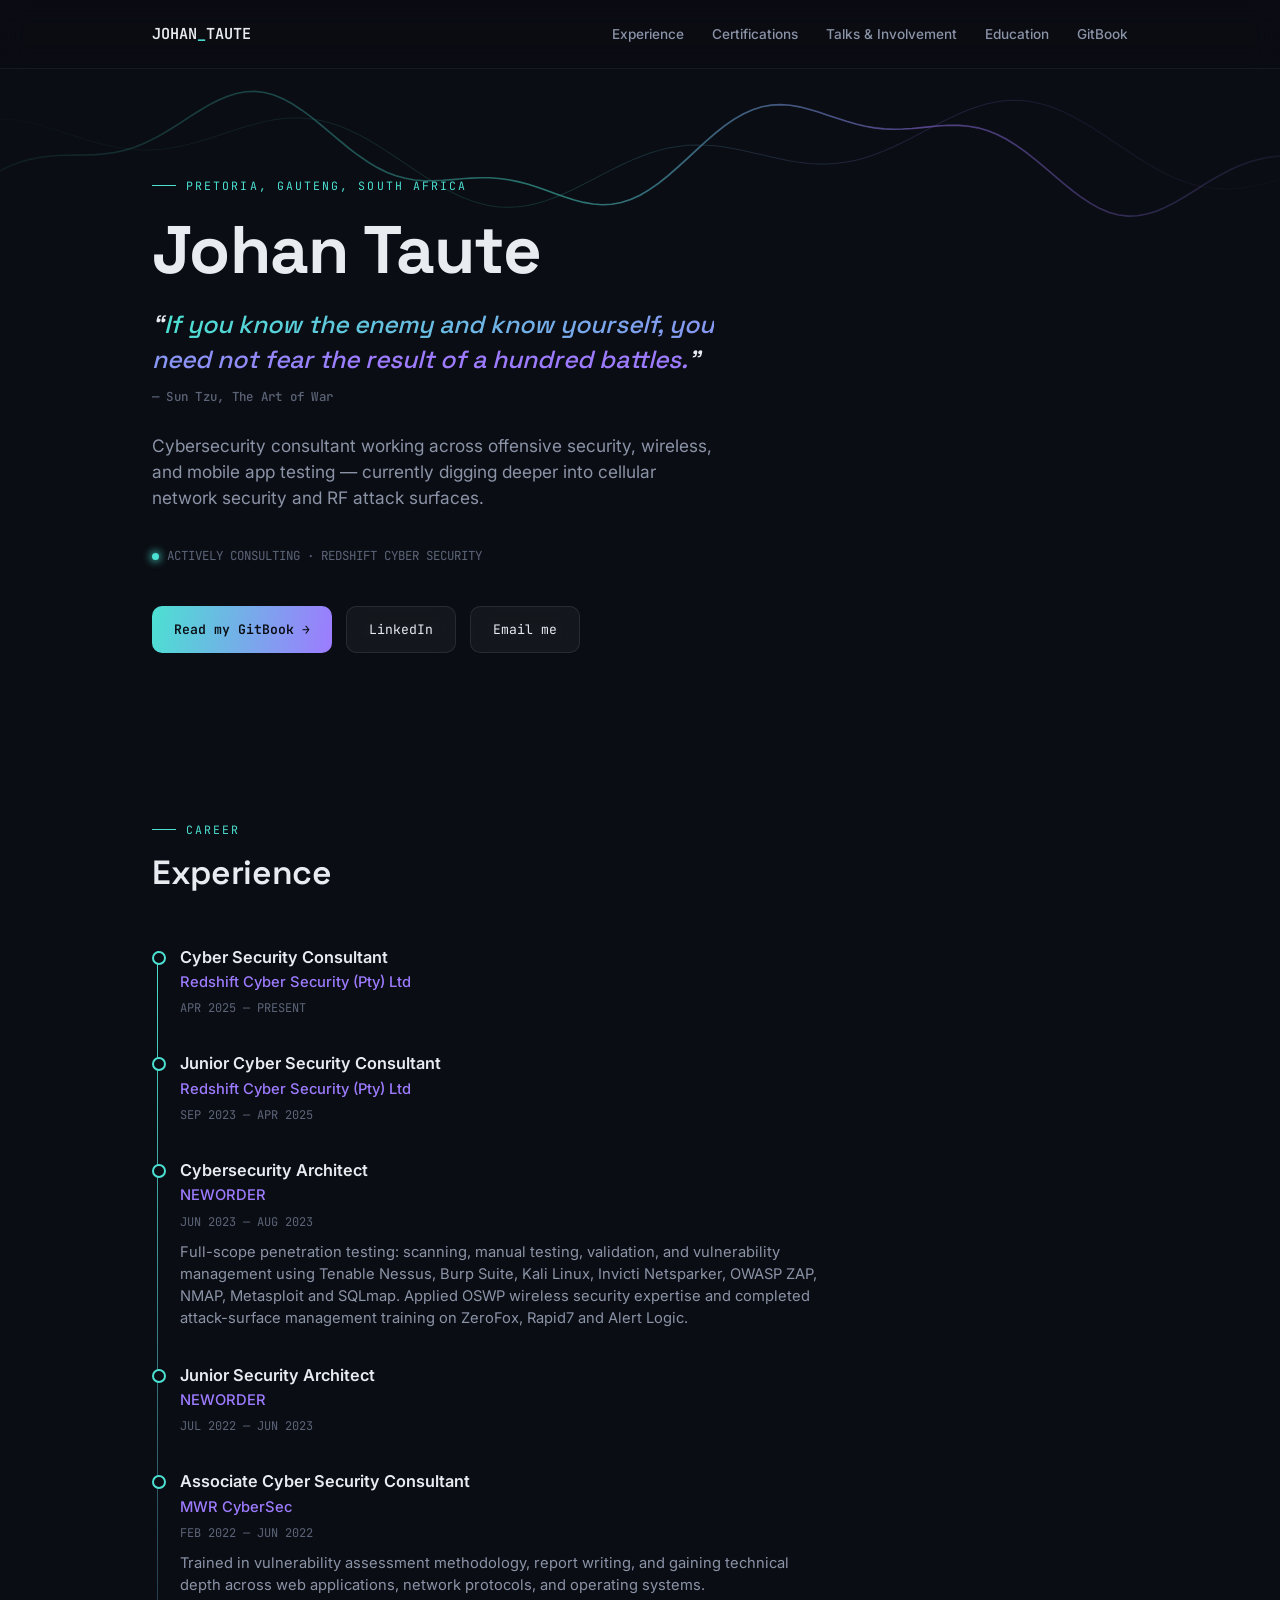
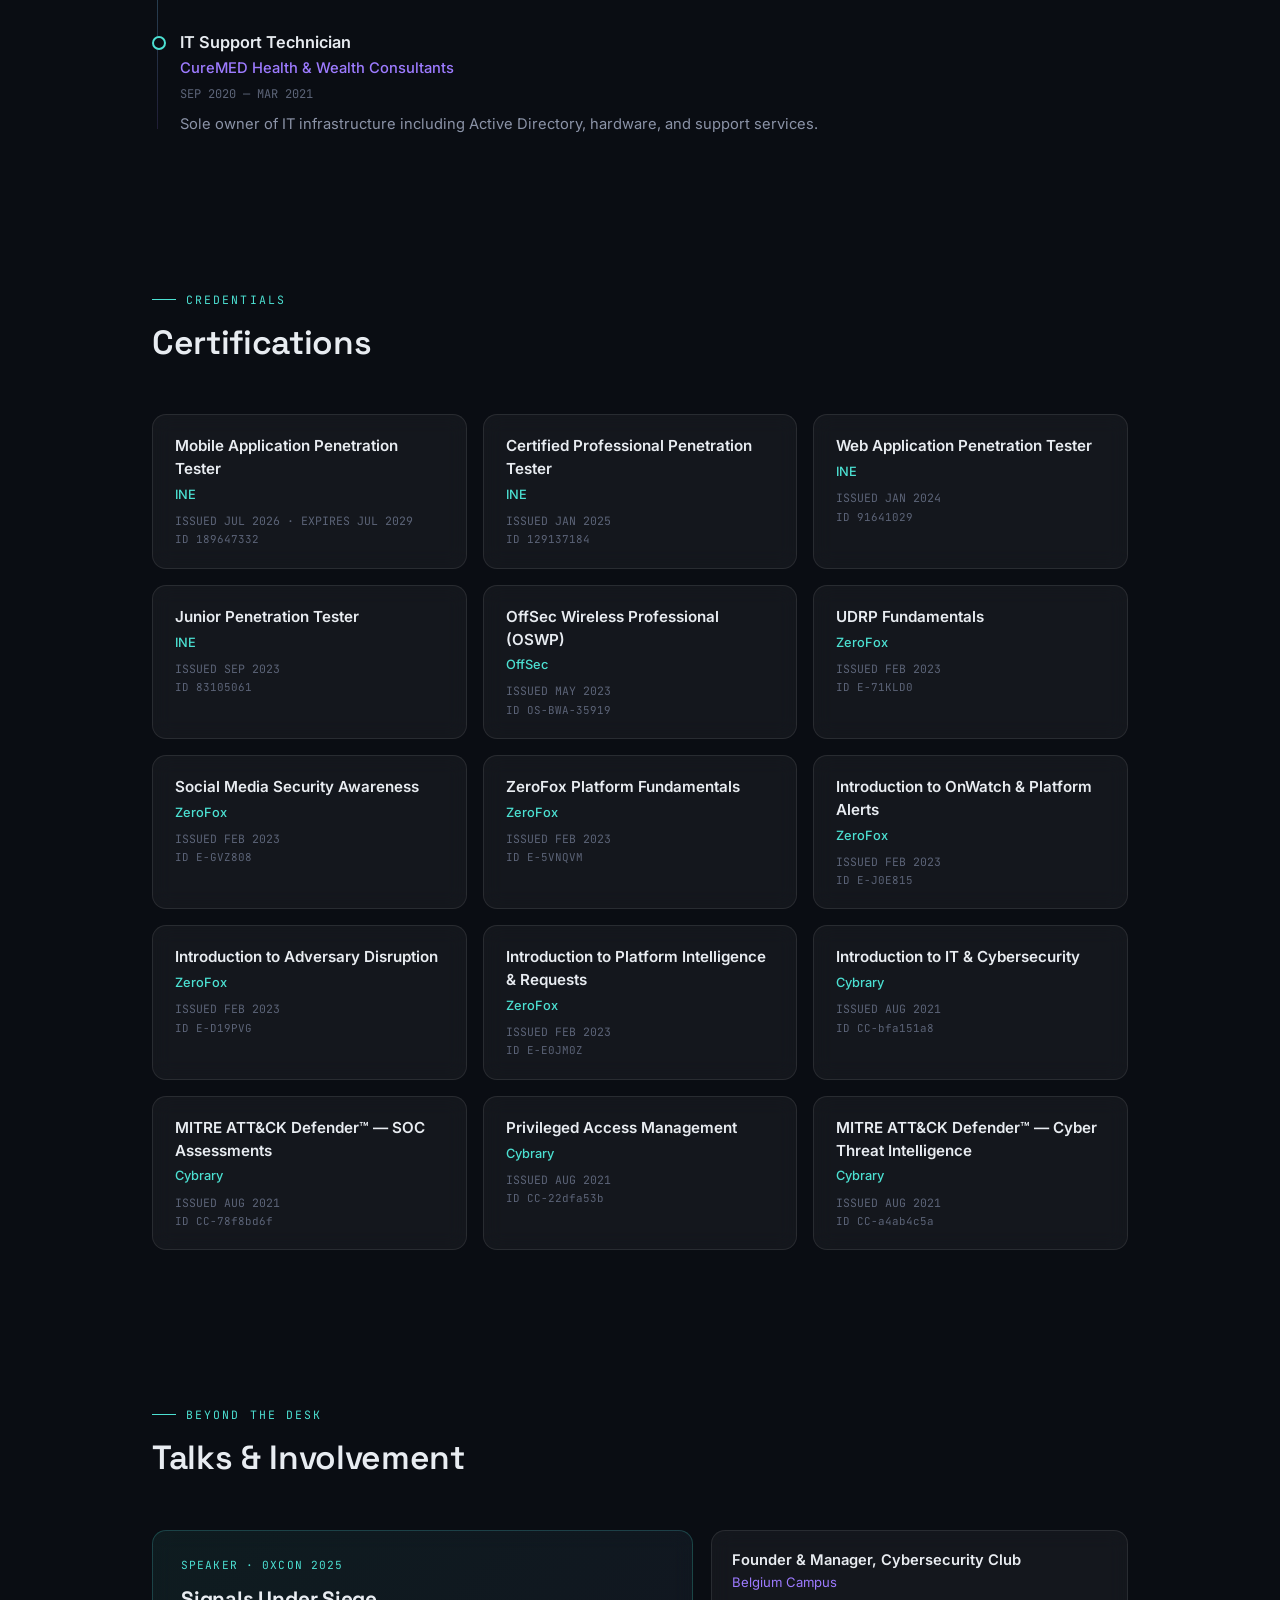
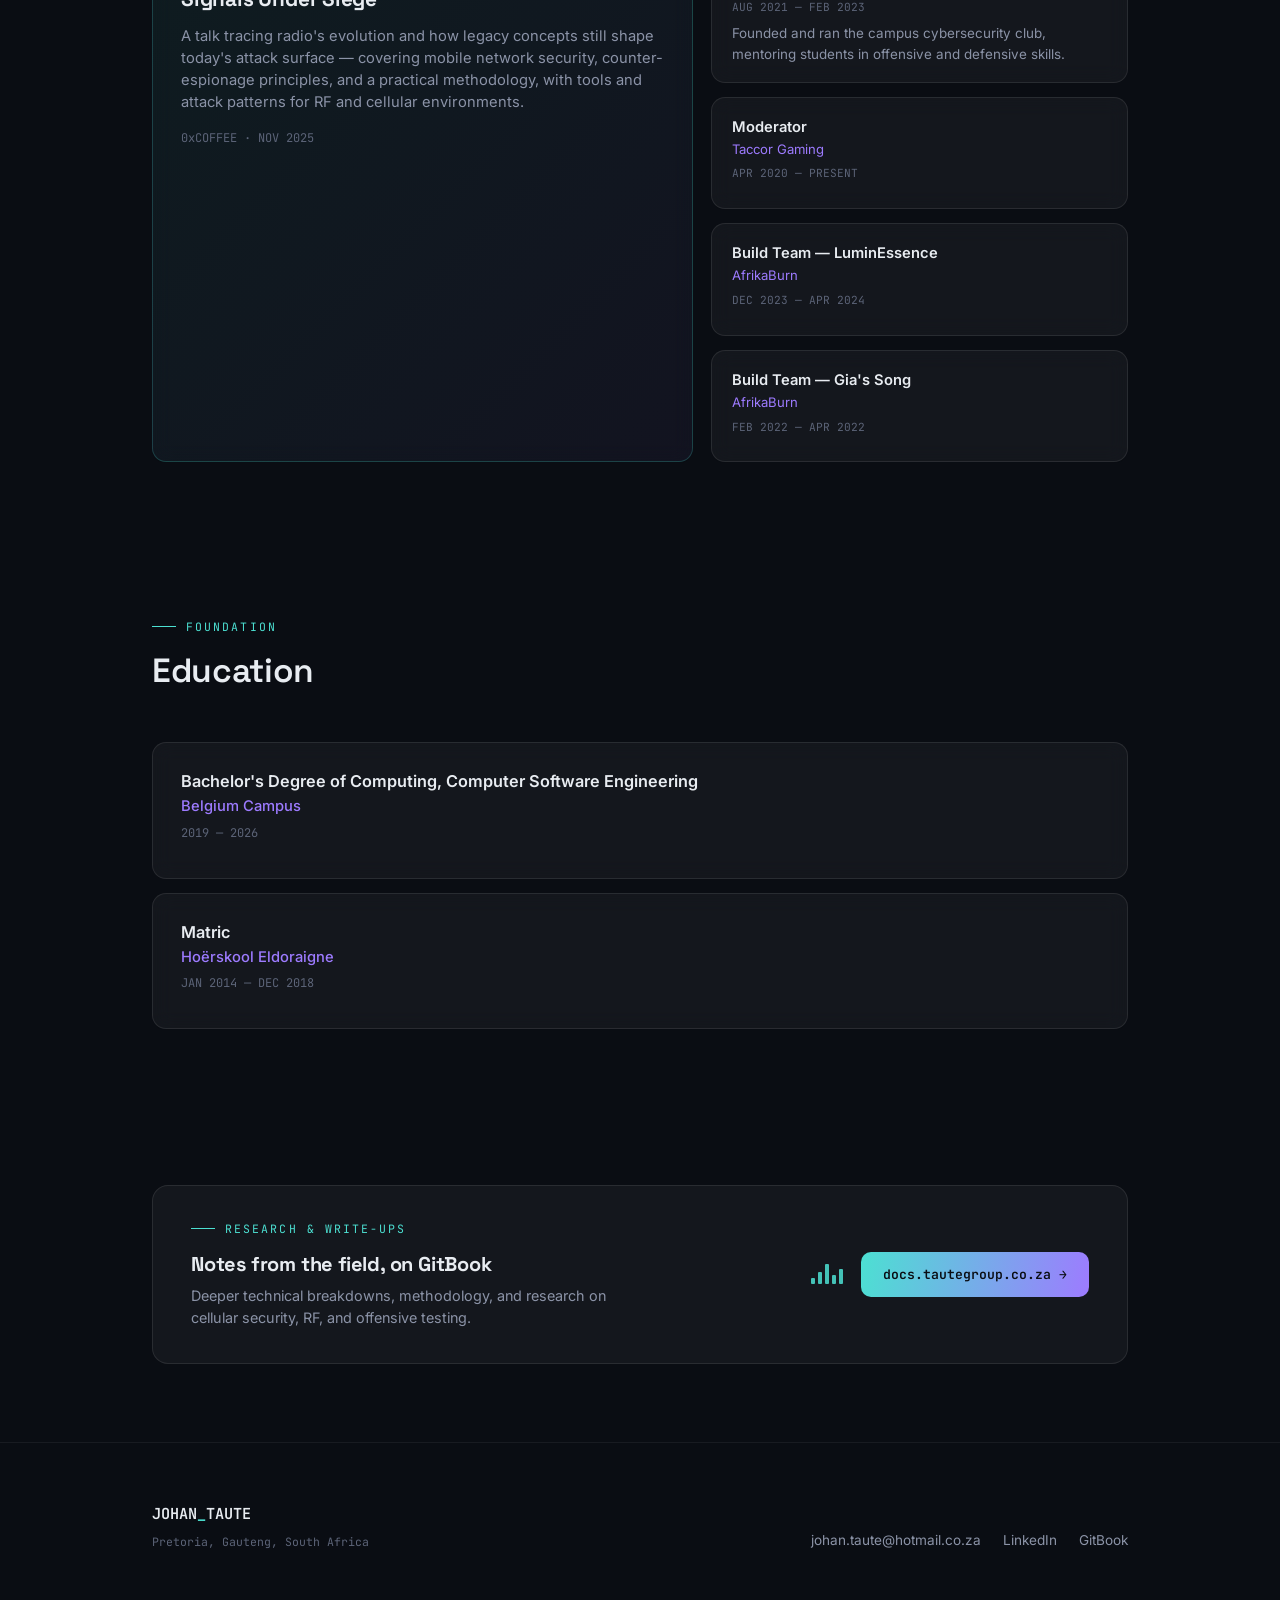
==== index.html @ 9786d257 "Add files via upload" ====
<!DOCTYPE html>
<html lang="en">
<head>
<meta charset="UTF-8">
<meta name="viewport" content="width=device-width, initial-scale=1.0">
<title>Johan Taute — Cybersecurity Consultant &amp; Cellular Security Research</title>
<meta name="description" content="Johan Taute — Cybersecurity Consultant specializing in penetration testing, wireless security, and cellular network research.">
<link rel="preconnect" href="https://fonts.googleapis.com">
<link href="https://fonts.googleapis.com/css2?family=Space+Grotesk:wght@400;500;600;700&family=Inter:wght@400;500;600&family=JetBrains+Mono:wght@400;500;600&display=swap" rel="stylesheet">
<style>
  :root{
    --bg: #0a0d13;
    --bg-2: #0d1119;
    --glass: rgba(255,255,255,0.045);
    --glass-border: rgba(255,255,255,0.09);
    --cyan: #4ce0d2;
    --violet: #9d7bff;
    --text: #e8ecf1;
    --muted: #8b93a7;
    --muted-2: #5c6478;
  }

  *{ margin:0; padding:0; box-sizing:border-box; }

  html{ scroll-behavior:smooth; }

  body{
    background: radial-gradient(ellipse 1200px 800px at 20% -10%, #131a2a 0%, var(--bg) 55%),
                radial-gradient(ellipse 900px 700px at 100% 10%, #17131f 0%, transparent 60%),
                var(--bg);
    color: var(--text);
    font-family: 'Inter', sans-serif;
    line-height: 1.5;
    overflow-x: hidden;
  }

  @media (prefers-reduced-motion: reduce){
    *{ animation: none !important; transition: none !important; }
  }

  a{ color: inherit; text-decoration:none; }

  .eyebrow{
    font-family: 'JetBrains Mono', monospace;
    font-size: 0.72rem;
    letter-spacing: 0.18em;
    text-transform: uppercase;
    color: var(--cyan);
    display: flex;
    align-items: center;
    gap: 10px;
  }
  .eyebrow::before{
    content:'';
    width: 24px; height: 1px;
    background: var(--cyan);
    display:inline-block;
  }

  h1, h2, h3{
    font-family: 'Space Grotesk', sans-serif;
    letter-spacing: -0.01em;
  }

  .wrap{
    max-width: 1040px;
    margin: 0 auto;
    padding: 0 32px;
  }

  /* NAV */
  nav{
    position: sticky; top: 0; z-index: 50;
    backdrop-filter: blur(14px);
    background: rgba(10,13,19,0.6);
    border-bottom: 1px solid rgba(255,255,255,0.06);
  }
  nav .wrap{
    display:flex; align-items:center; justify-content:space-between;
    height: 68px;
  }
  .brand{
    font-family:'JetBrains Mono', monospace;
    font-weight:600;
    font-size:0.95rem;
    color: var(--text);
  }
  .brand span{ color: var(--cyan); }
  .navlinks{ display:flex; gap:28px; }
  .navlinks a{
    font-size:0.85rem; color: var(--muted); font-weight:500;
    transition: color .2s ease;
  }
  .navlinks a:hover{ color: var(--cyan); }
  .navlinks a:focus-visible, a:focus-visible{
    outline: 2px solid var(--cyan);
    outline-offset: 3px;
    border-radius: 3px;
  }
  @media (max-width: 720px){ .navlinks{ display:none; } }

  /* HERO */
  .hero{
    position: relative;
    padding: 108px 0 90px;
    overflow: hidden;
  }
  #waveform{
    position:absolute;
    inset: -20% -5% auto -5%;
    height: 480px;
    width: 110%;
    pointer-events:none;
    opacity: 0.55;
    z-index: 0;
  }
  .hero-inner{ position:relative; z-index:2; }

  .hero .eyebrow{ margin-bottom: 22px; }

  .hero h1{
    font-size: clamp(2.4rem, 6vw, 4.2rem);
    font-weight: 700;
    line-height: 1.04;
    margin-bottom: 22px;
  }
  .hero h1 .grad{
    background: linear-gradient(100deg, var(--cyan), var(--violet) 70%);
    -webkit-background-clip:text;
    background-clip:text;
    color:transparent;
  }
  .hero-quote{
    font-family: 'Space Grotesk', sans-serif;
    font-style: italic;
    font-weight: 500;
    font-size: clamp(1.15rem, 2.6vw, 1.55rem);
    line-height: 1.4;
    max-width: 620px;
    margin-bottom: 28px;
  }
  .hero-quote .grad{
    background: linear-gradient(100deg, var(--cyan), var(--violet) 70%);
    -webkit-background-clip:text;
    background-clip:text;
    color:transparent;
  }
  .hero-quote-attr{
    display:block;
    font-family:'JetBrains Mono', monospace;
    font-style: normal;
    font-size: 0.78rem;
    color: var(--muted-2);
    margin-top: 10px;
    letter-spacing: 0.02em;
  }
  .hero p.lead{
    max-width: 560px;
    color: var(--muted);
    font-size: 1.08rem;
    margin-bottom: 36px;
  }
  .hero-meta{
    font-family:'JetBrains Mono', monospace;
    font-size: 0.78rem;
    color: var(--muted-2);
    margin-bottom: 40px;
    display:flex; gap:8px; align-items:center;
  }
  .pulse-dot{
    width:7px; height:7px; border-radius:50%;
    background: var(--cyan);
    box-shadow: 0 0 8px 1px var(--cyan);
    animation: pulse 2s ease-in-out infinite;
    flex-shrink:0;
  }
  @keyframes pulse{
    0%,100%{ opacity:1; transform:scale(1); }
    50%{ opacity:0.4; transform:scale(0.8); }
  }

  .cta-row{ display:flex; flex-wrap:wrap; gap:14px; }
  .btn{
    font-family:'JetBrains Mono', monospace;
    font-size:0.82rem;
    padding: 13px 22px;
    border-radius: 10px;
    display:inline-flex; align-items:center; gap:9px;
    transition: transform .18s ease, box-shadow .18s ease, border-color .18s ease;
  }
  .btn-primary{
    background: linear-gradient(100deg, var(--cyan), var(--violet));
    color: #0a0d13;
    font-weight:600;
  }
  .btn-primary:hover{ transform: translateY(-2px); box-shadow: 0 10px 30px -8px rgba(76,224,210,0.45); }
  .btn-glass{
    background: var(--glass);
    border: 1px solid var(--glass-border);
    color: var(--text);
    backdrop-filter: blur(10px);
  }
  .btn-glass:hover{ transform: translateY(-2px); border-color: rgba(157,123,255,0.5); }

  /* SECTION SHELL */
  section{ padding: 78px 0; position:relative; }
  .section-head{ margin-bottom: 46px; }
  .section-head h2{
    font-size: clamp(1.6rem, 3vw, 2.1rem);
    font-weight:600;
    margin-top: 10px;
  }

  /* GLASS CARD */
  .card{
    background: var(--glass);
    border: 1px solid var(--glass-border);
    border-radius: 14px;
    backdrop-filter: blur(10px);
    padding: 26px 28px;
    transition: border-color .2s ease, transform .2s ease;
  }
  .card:hover{ border-color: rgba(76,224,210,0.3); }

  /* EXPERIENCE TIMELINE */
  .timeline{ position:relative; padding-left: 28px; }
  .timeline::before{
    content:'';
    position:absolute; left: 5px; top: 6px; bottom: 6px;
    width: 1px;
    background: linear-gradient(to bottom, var(--cyan), rgba(157,123,255,0.15));
  }
  .tl-item{ position:relative; margin-bottom: 34px; }
  .tl-item:last-child{ margin-bottom:0; }
  .tl-item::before{
    content:'';
    position:absolute; left: -28px; top: 6px;
    width: 10px; height:10px; border-radius:50%;
    background: var(--bg);
    border: 2px solid var(--cyan);
  }
  .tl-role{ font-weight:600; font-size:1.02rem; }
  .tl-org{ color: var(--violet); font-size:0.92rem; font-weight:500; margin-top:2px; }
  .tl-date{
    font-family:'JetBrains Mono', monospace;
    font-size:0.75rem;
    color: var(--muted-2);
    margin: 6px 0 10px;
  }
  .tl-desc{ color: var(--muted); font-size:0.92rem; max-width: 640px; }

  /* CERTS GRID */
  .cert-grid{
    display:grid;
    grid-template-columns: repeat(auto-fill, minmax(260px, 1fr));
    gap: 16px;
  }
  .cert{ padding: 20px 22px; }
  .cert-name{ font-weight:600; font-size:0.95rem; margin-bottom:4px; }
  .cert-issuer{ color: var(--cyan); font-size:0.8rem; font-weight:500; }
  .cert-date{
    font-family:'JetBrains Mono', monospace;
    font-size:0.72rem; color: var(--muted-2); margin-top:8px;
  }
  .cert-id{
    font-family:'JetBrains Mono', monospace;
    font-size:0.68rem; color: var(--muted-2); margin-top:2px;
    word-break: break-all;
  }

  /* INVOLVEMENT / TALKS */
  .involve-grid{
    display:grid;
    grid-template-columns: 1.3fr 1fr;
    gap: 18px;
  }
  @media (max-width: 800px){ .involve-grid{ grid-template-columns: 1fr; } }

  .talk-card{
    background: linear-gradient(135deg, rgba(76,224,210,0.07), rgba(157,123,255,0.06));
    border: 1px solid rgba(76,224,210,0.22);
  }
  .talk-tag{
    font-family:'JetBrains Mono', monospace;
    font-size: 0.7rem; color: var(--cyan);
    text-transform:uppercase; letter-spacing:0.1em;
    margin-bottom: 10px; display:block;
  }
  .talk-card h3{ font-size:1.3rem; margin-bottom: 10px; }
  .talk-card p{ color: var(--muted); font-size:0.92rem; }
  .talk-meta{ margin-top:16px; font-family:'JetBrains Mono', monospace; font-size:0.75rem; color: var(--muted-2); }

  .mini-list{ display:flex; flex-direction:column; gap:14px; }
  .mini-item{ padding: 18px 20px; }
  .mini-role{ font-weight:600; font-size:0.92rem; }
  .mini-org{ color: var(--violet); font-size:0.82rem; margin-top:2px; }
  .mini-date{
    font-family:'JetBrains Mono', monospace; font-size:0.7rem;
    color: var(--muted-2); margin: 6px 0 8px;
  }
  .mini-desc{ color: var(--muted); font-size:0.84rem; }

  /* GITBOOK CALLOUT */
  .gitbook{
    display:flex; align-items:center; justify-content:space-between;
    gap: 24px;
    padding: 34px 38px;
    background: var(--glass);
    border: 1px solid var(--glass-border);
    border-radius: 16px;
    flex-wrap: wrap;
  }
  .gitbook h3{ font-size:1.25rem; margin-bottom:6px; }
  .gitbook p{ color: var(--muted); font-size:0.9rem; max-width:420px; }

  /* SIGNAL METER — random cool element */
  .signal-meter{
    display:flex; align-items:flex-end; gap:3px; height:20px;
  }
  .signal-meter span{
    width:4px; background: var(--cyan); border-radius:1px;
    animation: bounce 1.4s ease-in-out infinite;
    opacity:0.85;
  }
  .signal-meter span:nth-child(1){ height:30%; animation-delay: 0s; }
  .signal-meter span:nth-child(2){ height:60%; animation-delay: 0.15s; }
  .signal-meter span:nth-child(3){ height:100%; animation-delay: 0.3s; }
  .signal-meter span:nth-child(4){ height:45%; animation-delay: 0.45s; }
  .signal-meter span:nth-child(5){ height:75%; animation-delay: 0.6s; }
  @keyframes bounce{
    0%,100%{ transform: scaleY(0.4); }
    50%{ transform: scaleY(1); }
  }

  /* EDUCATION */
  .edu-row{ display:flex; flex-direction:column; gap:14px; }

  /* FOOTER */
  footer{
    padding: 60px 0 50px;
    border-top: 1px solid rgba(255,255,255,0.06);
  }
  .footer-inner{
    display:flex; justify-content:space-between; align-items:flex-end; flex-wrap:wrap; gap:24px;
  }
  .footer-links{ display:flex; gap: 22px; flex-wrap:wrap; }
  .footer-links a{ font-size:0.85rem; color: var(--muted); }
  .footer-links a:hover{ color: var(--cyan); }
  .footer-note{
    font-family:'JetBrains Mono', monospace;
    font-size:0.72rem; color: var(--muted-2);
  }
</style>
</head>
<body>

<nav>
  <div class="wrap">
    <div class="brand">JOHAN<span>_</span>TAUTE</div>
    <div class="navlinks">
      <a href="#experience">Experience</a>
      <a href="#certs">Certifications</a>
      <a href="#involvement">Talks &amp; Involvement</a>
      <a href="#education">Education</a>
      <a href="https://docs.tautegroup.co.za">GitBook</a>
    </div>
  </div>
</nav>

<section class="hero">
  <svg id="waveform" viewBox="0 0 1200 480" preserveAspectRatio="none" xmlns="http://www.w3.org/2000/svg">
    <defs>
      <linearGradient id="waveGrad" x1="0" y1="0" x2="1" y2="0">
        <stop offset="0%" stop-color="#4ce0d2" stop-opacity="0"/>
        <stop offset="45%" stop-color="#4ce0d2" stop-opacity="0.9"/>
        <stop offset="70%" stop-color="#9d7bff" stop-opacity="0.9"/>
        <stop offset="100%" stop-color="#9d7bff" stop-opacity="0"/>
      </linearGradient>
    </defs>
    <path id="wavePath" fill="none" stroke="url(#waveGrad)" stroke-width="1.6"/>
    <path id="wavePath2" fill="none" stroke="url(#waveGrad)" stroke-width="1" opacity="0.35"/>
  </svg>

  <div class="wrap hero-inner">
    <div class="eyebrow">Pretoria, Gauteng, South Africa</div>
    <h1>Johan Taute</h1>
    <p class="hero-quote">&ldquo;<span class="grad">If you know the enemy and know yourself, you need not fear the result of a hundred battles.</span>&rdquo;<span class="hero-quote-attr">— Sun Tzu, The Art of War</span></p>
    <p class="lead">Cybersecurity consultant working across offensive security, wireless, and mobile app testing — currently digging deeper into cellular network security and RF attack surfaces.</p>
    <div class="hero-meta"><span class="pulse-dot"></span> ACTIVELY CONSULTING · REDSHIFT CYBER SECURITY</div>
    <div class="cta-row">
      <a class="btn btn-primary" href="https://docs.tautegroup.co.za" target="_blank" rel="noopener">Read my GitBook →</a>
      <a class="btn btn-glass" href="https://www.linkedin.com/in/johan-taute-b66a3b182" target="_blank" rel="noopener">LinkedIn</a>
      <a class="btn btn-glass" href="mailto:johan.taute@hotmail.co.za">Email me</a>
    </div>
  </div>
</section>

<section id="experience">
  <div class="wrap">
    <div class="section-head">
      <div class="eyebrow">Career</div>
      <h2>Experience</h2>
    </div>
    <div class="timeline">
      <div class="tl-item">
        <div class="tl-role">Cyber Security Consultant</div>
        <div class="tl-org">Redshift Cyber Security (Pty) Ltd</div>
        <div class="tl-date">APR 2025 — PRESENT</div>
      </div>
      <div class="tl-item">
        <div class="tl-role">Junior Cyber Security Consultant</div>
        <div class="tl-org">Redshift Cyber Security (Pty) Ltd</div>
        <div class="tl-date">SEP 2023 — APR 2025</div>
      </div>
      <div class="tl-item">
        <div class="tl-role">Cybersecurity Architect</div>
        <div class="tl-org">NEWORDER</div>
        <div class="tl-date">JUN 2023 — AUG 2023</div>
        <div class="tl-desc">Full-scope penetration testing: scanning, manual testing, validation, and vulnerability management using Tenable Nessus, Burp Suite, Kali Linux, Invicti Netsparker, OWASP ZAP, NMAP, Metasploit and SQLmap. Applied OSWP wireless security expertise and completed attack-surface management training on ZeroFox, Rapid7 and Alert Logic.</div>
      </div>
      <div class="tl-item">
        <div class="tl-role">Junior Security Architect</div>
        <div class="tl-org">NEWORDER</div>
        <div class="tl-date">JUL 2022 — JUN 2023</div>
      </div>
      <div class="tl-item">
        <div class="tl-role">Associate Cyber Security Consultant</div>
        <div class="tl-org">MWR CyberSec</div>
        <div class="tl-date">FEB 2022 — JUN 2022</div>
        <div class="tl-desc">Trained in vulnerability assessment methodology, report writing, and gaining technical depth across web applications, network protocols, and operating systems.</div>
      </div>
      <div class="tl-item">
        <div class="tl-role">IT Support Technician</div>
        <div class="tl-org">CureMED Health &amp; Wealth Consultants</div>
        <div class="tl-date">SEP 2020 — MAR 2021</div>
        <div class="tl-desc">Sole owner of IT infrastructure including Active Directory, hardware, and support services.</div>
      </div>
    </div>
  </div>
</section>

<section id="certs">
  <div class="wrap">
    <div class="section-head">
      <div class="eyebrow">Credentials</div>
      <h2>Certifications</h2>
    </div>
    <div class="cert-grid">
      <div class="card cert">
        <div class="cert-name">Mobile Application Penetration Tester</div>
        <div class="cert-issuer">INE</div>
        <div class="cert-date">ISSUED JUL 2026 · EXPIRES JUL 2029</div>
        <div class="cert-id">ID 189647332</div>
      </div>
      <div class="card cert">
        <div class="cert-name">Certified Professional Penetration Tester</div>
        <div class="cert-issuer">INE</div>
        <div class="cert-date">ISSUED JAN 2025</div>
        <div class="cert-id">ID 129137184</div>
      </div>
      <div class="card cert">
        <div class="cert-name">Web Application Penetration Tester</div>
        <div class="cert-issuer">INE</div>
        <div class="cert-date">ISSUED JAN 2024</div>
        <div class="cert-id">ID 91641029</div>
      </div>
      <div class="card cert">
        <div class="cert-name">Junior Penetration Tester</div>
        <div class="cert-issuer">INE</div>
        <div class="cert-date">ISSUED SEP 2023</div>
        <div class="cert-id">ID 83105061</div>
      </div>
      <div class="card cert">
        <div class="cert-name">OffSec Wireless Professional (OSWP)</div>
        <div class="cert-issuer">OffSec</div>
        <div class="cert-date">ISSUED MAY 2023</div>
        <div class="cert-id">ID OS-BWA-35919</div>
      </div>
      <div class="card cert">
        <div class="cert-name">UDRP Fundamentals</div>
        <div class="cert-issuer">ZeroFox</div>
        <div class="cert-date">ISSUED FEB 2023</div>
        <div class="cert-id">ID E-71KLD0</div>
      </div>
      <div class="card cert">
        <div class="cert-name">Social Media Security Awareness</div>
        <div class="cert-issuer">ZeroFox</div>
        <div class="cert-date">ISSUED FEB 2023</div>
        <div class="cert-id">ID E-GVZ808</div>
      </div>
      <div class="card cert">
        <div class="cert-name">ZeroFox Platform Fundamentals</div>
        <div class="cert-issuer">ZeroFox</div>
        <div class="cert-date">ISSUED FEB 2023</div>
        <div class="cert-id">ID E-5VNQVM</div>
      </div>
      <div class="card cert">
        <div class="cert-name">Introduction to OnWatch &amp; Platform Alerts</div>
        <div class="cert-issuer">ZeroFox</div>
        <div class="cert-date">ISSUED FEB 2023</div>
        <div class="cert-id">ID E-J0E815</div>
      </div>
      <div class="card cert">
        <div class="cert-name">Introduction to Adversary Disruption</div>
        <div class="cert-issuer">ZeroFox</div>
        <div class="cert-date">ISSUED FEB 2023</div>
        <div class="cert-id">ID E-D19PVG</div>
      </div>
      <div class="card cert">
        <div class="cert-name">Introduction to Platform Intelligence &amp; Requests</div>
        <div class="cert-issuer">ZeroFox</div>
        <div class="cert-date">ISSUED FEB 2023</div>
        <div class="cert-id">ID E-E0JM0Z</div>
      </div>
      <div class="card cert">
        <div class="cert-name">Introduction to IT &amp; Cybersecurity</div>
        <div class="cert-issuer">Cybrary</div>
        <div class="cert-date">ISSUED AUG 2021</div>
        <div class="cert-id">ID CC-bfa151a8</div>
      </div>
      <div class="card cert">
        <div class="cert-name">MITRE ATT&amp;CK Defender™ — SOC Assessments</div>
        <div class="cert-issuer">Cybrary</div>
        <div class="cert-date">ISSUED AUG 2021</div>
        <div class="cert-id">ID CC-78f8bd6f</div>
      </div>
      <div class="card cert">
        <div class="cert-name">Privileged Access Management</div>
        <div class="cert-issuer">Cybrary</div>
        <div class="cert-date">ISSUED AUG 2021</div>
        <div class="cert-id">ID CC-22dfa53b</div>
      </div>
      <div class="card cert">
        <div class="cert-name">MITRE ATT&amp;CK Defender™ — Cyber Threat Intelligence</div>
        <div class="cert-issuer">Cybrary</div>
        <div class="cert-date">ISSUED AUG 2021</div>
        <div class="cert-id">ID CC-a4ab4c5a</div>
      </div>
    </div>
  </div>
</section>

<section id="involvement">
  <div class="wrap">
    <div class="section-head">
      <div class="eyebrow">Beyond the desk</div>
      <h2>Talks &amp; Involvement</h2>
    </div>
    <div class="involve-grid">
      <div class="card talk-card">
        <span class="talk-tag">Speaker · 0xCon 2025</span>
        <h3>Signals Under Siege</h3>
        <p>A talk tracing radio's evolution and how legacy concepts still shape today's attack surface — covering mobile network security, counter-espionage principles, and a practical methodology, with tools and attack patterns for RF and cellular environments.</p>
        <div class="talk-meta">0xCOFFEE · NOV 2025</div>
      </div>
      <div class="mini-list">
        <div class="card mini-item">
          <div class="mini-role">Founder &amp; Manager, Cybersecurity Club</div>
          <div class="mini-org">Belgium Campus</div>
          <div class="mini-date">AUG 2021 — FEB 2023</div>
          <div class="mini-desc">Founded and ran the campus cybersecurity club, mentoring students in offensive and defensive skills.</div>
        </div>
        <div class="card mini-item">
          <div class="mini-role">Moderator</div>
          <div class="mini-org">Taccor Gaming</div>
          <div class="mini-date">APR 2020 — PRESENT</div>
        </div>
        <div class="card mini-item">
          <div class="mini-role">Build Team — LuminEssence</div>
          <div class="mini-org">AfrikaBurn</div>
          <div class="mini-date">DEC 2023 — APR 2024</div>
        </div>
        <div class="card mini-item">
          <div class="mini-role">Build Team — Gia's Song</div>
          <div class="mini-org">AfrikaBurn</div>
          <div class="mini-date">FEB 2022 — APR 2022</div>
        </div>
      </div>
    </div>
  </div>
</section>

<section id="education">
  <div class="wrap">
    <div class="section-head">
      <div class="eyebrow">Foundation</div>
      <h2>Education</h2>
    </div>
    <div class="edu-row">
      <div class="card">
        <div class="tl-role">Bachelor's Degree of Computing, Computer Software Engineering</div>
        <div class="tl-org">Belgium Campus</div>
        <div class="tl-date">2019 — 2026</div>
      </div>
      <div class="card">
        <div class="tl-role">Matric</div>
        <div class="tl-org">Hoërskool Eldoraigne</div>
        <div class="tl-date">JAN 2014 — DEC 2018</div>
      </div>
    </div>
  </div>
</section>

<section id="gitbook-section">
  <div class="wrap">
    <div class="gitbook">
      <div>
        <div class="eyebrow" style="margin-bottom:12px;">Research &amp; write-ups</div>
        <h3>Notes from the field, on GitBook</h3>
        <p>Deeper technical breakdowns, methodology, and research on cellular security, RF, and offensive testing.</p>
      </div>
      <div style="display:flex; align-items:center; gap:18px;">
        <div class="signal-meter" aria-hidden="true"><span></span><span></span><span></span><span></span><span></span></div>
        <a class="btn btn-primary" href="https://docs.tautegroup.co.za" target="_blank" rel="noopener">docs.tautegroup.co.za →</a>
      </div>
    </div>
  </div>
</section>

<footer>
  <div class="wrap footer-inner">
    <div>
      <div class="brand">JOHAN<span>_</span>TAUTE</div>
      <div class="footer-note" style="margin-top:8px;">Pretoria, Gauteng, South Africa</div>
    </div>
    <div class="footer-links">
      <a href="mailto:johan.taute@hotmail.co.za">johan.taute@hotmail.co.za</a>
      <a href="https://www.linkedin.com/in/johan-taute-b66a3b182" target="_blank" rel="noopener">LinkedIn</a>
      <a href="https://docs.tautegroup.co.za" target="_blank" rel="noopener">GitBook</a>
    </div>
  </div>
</footer>

<script>
  // Animated RF waveform signature element
  (function(){
    const path1 = document.getElementById('wavePath');
    const path2 = document.getElementById('wavePath2');
    const W = 1200, H = 480, MID = 220;
    let t = 0;

    function buildPath(offset, amp1, amp2, freq1, freq2){
      let d = `M -20 ${MID}`;
      const step = 8;
      for(let x = 0; x <= W + 20; x += step){
        const y = MID
          + Math.sin((x * freq1) + t + offset) * amp1
          + Math.sin((x * freq2) + t * 1.6 + offset) * amp2;
        d += ` L ${x} ${y.toFixed(2)}`;
      }
      return d;
    }

    function tick(){
      path1.setAttribute('d', buildPath(0, 46, 18, 0.012, 0.03));
      path2.setAttribute('d', buildPath(1.4, 30, 26, 0.009, 0.021));
      t += 0.02;
      requestAnimationFrame(tick);
    }

    if(!window.matchMedia('(prefers-reduced-motion: reduce)').matches){
      requestAnimationFrame(tick);
    } else {
      path1.setAttribute('d', buildPath(0, 46, 18, 0.012, 0.03));
      path2.setAttribute('d', buildPath(1.4, 30, 26, 0.009, 0.021));
    }
  })();
</script>

</body>
</html>
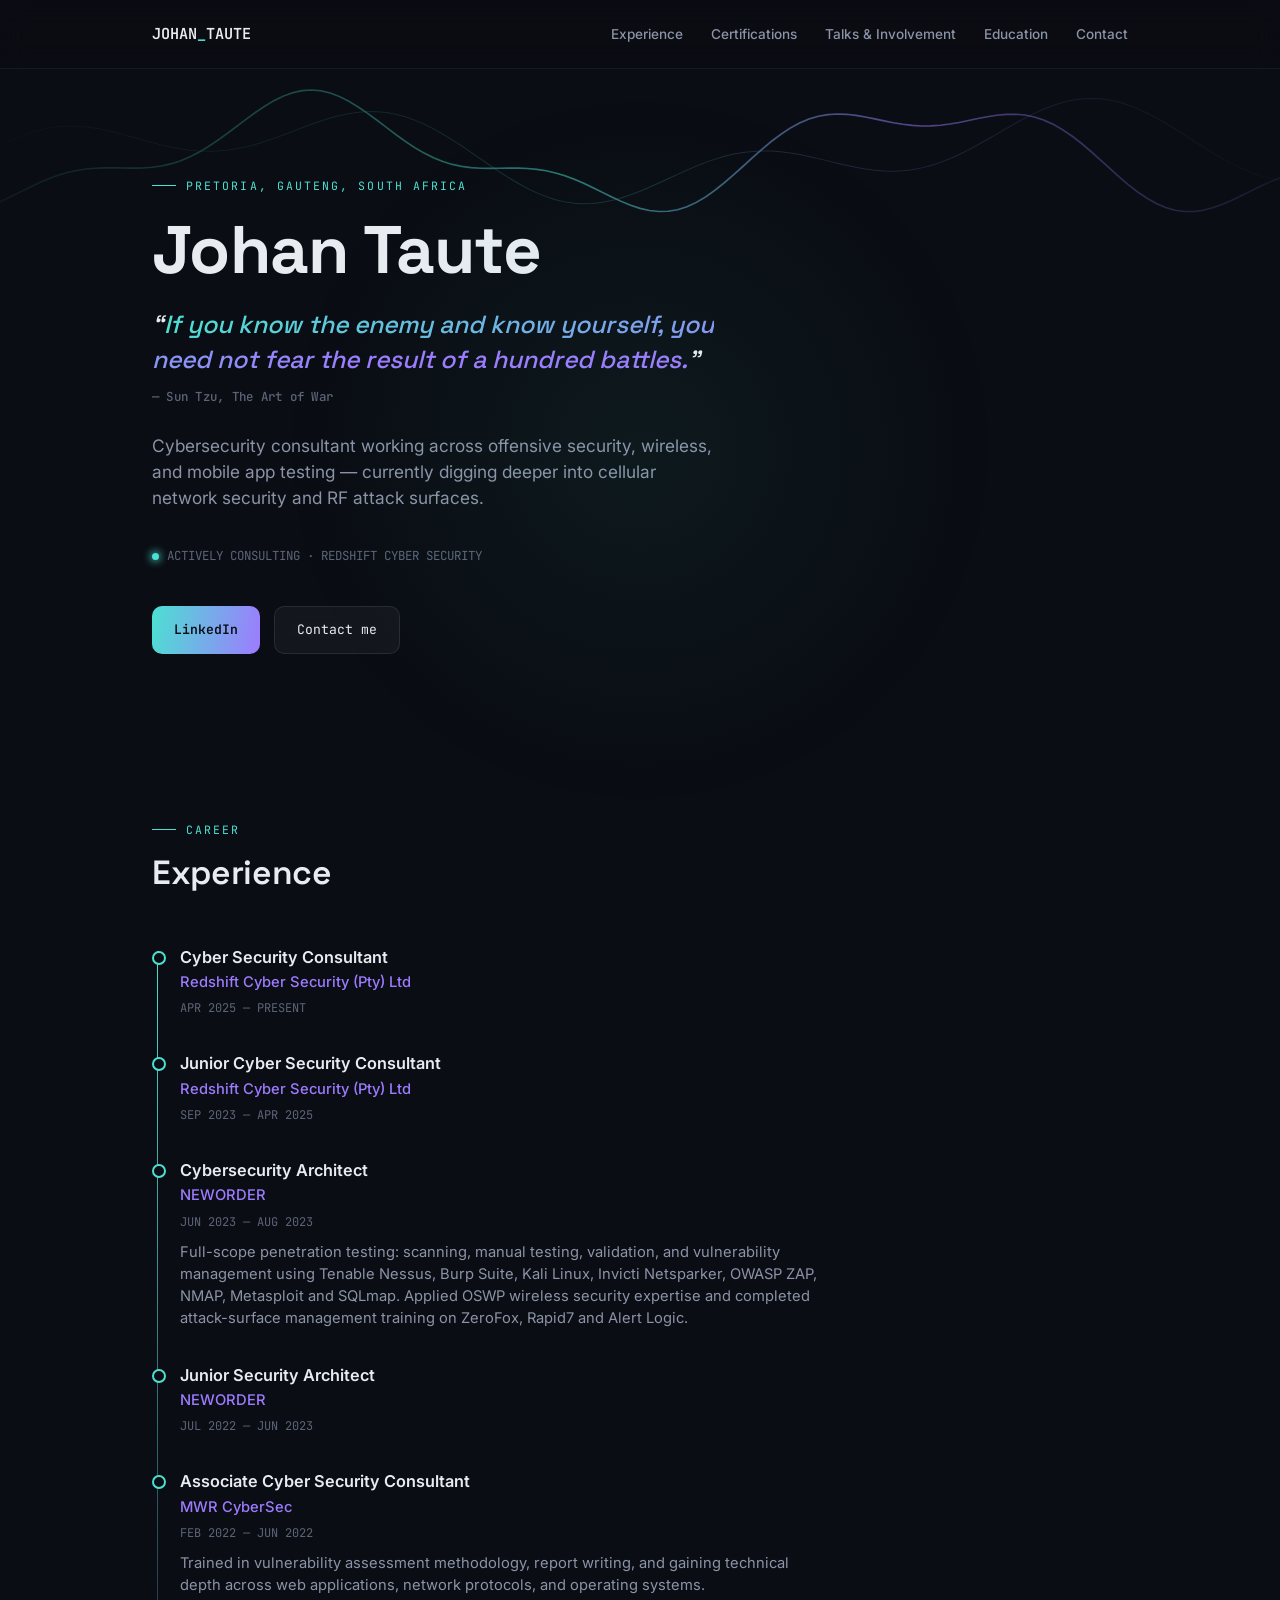
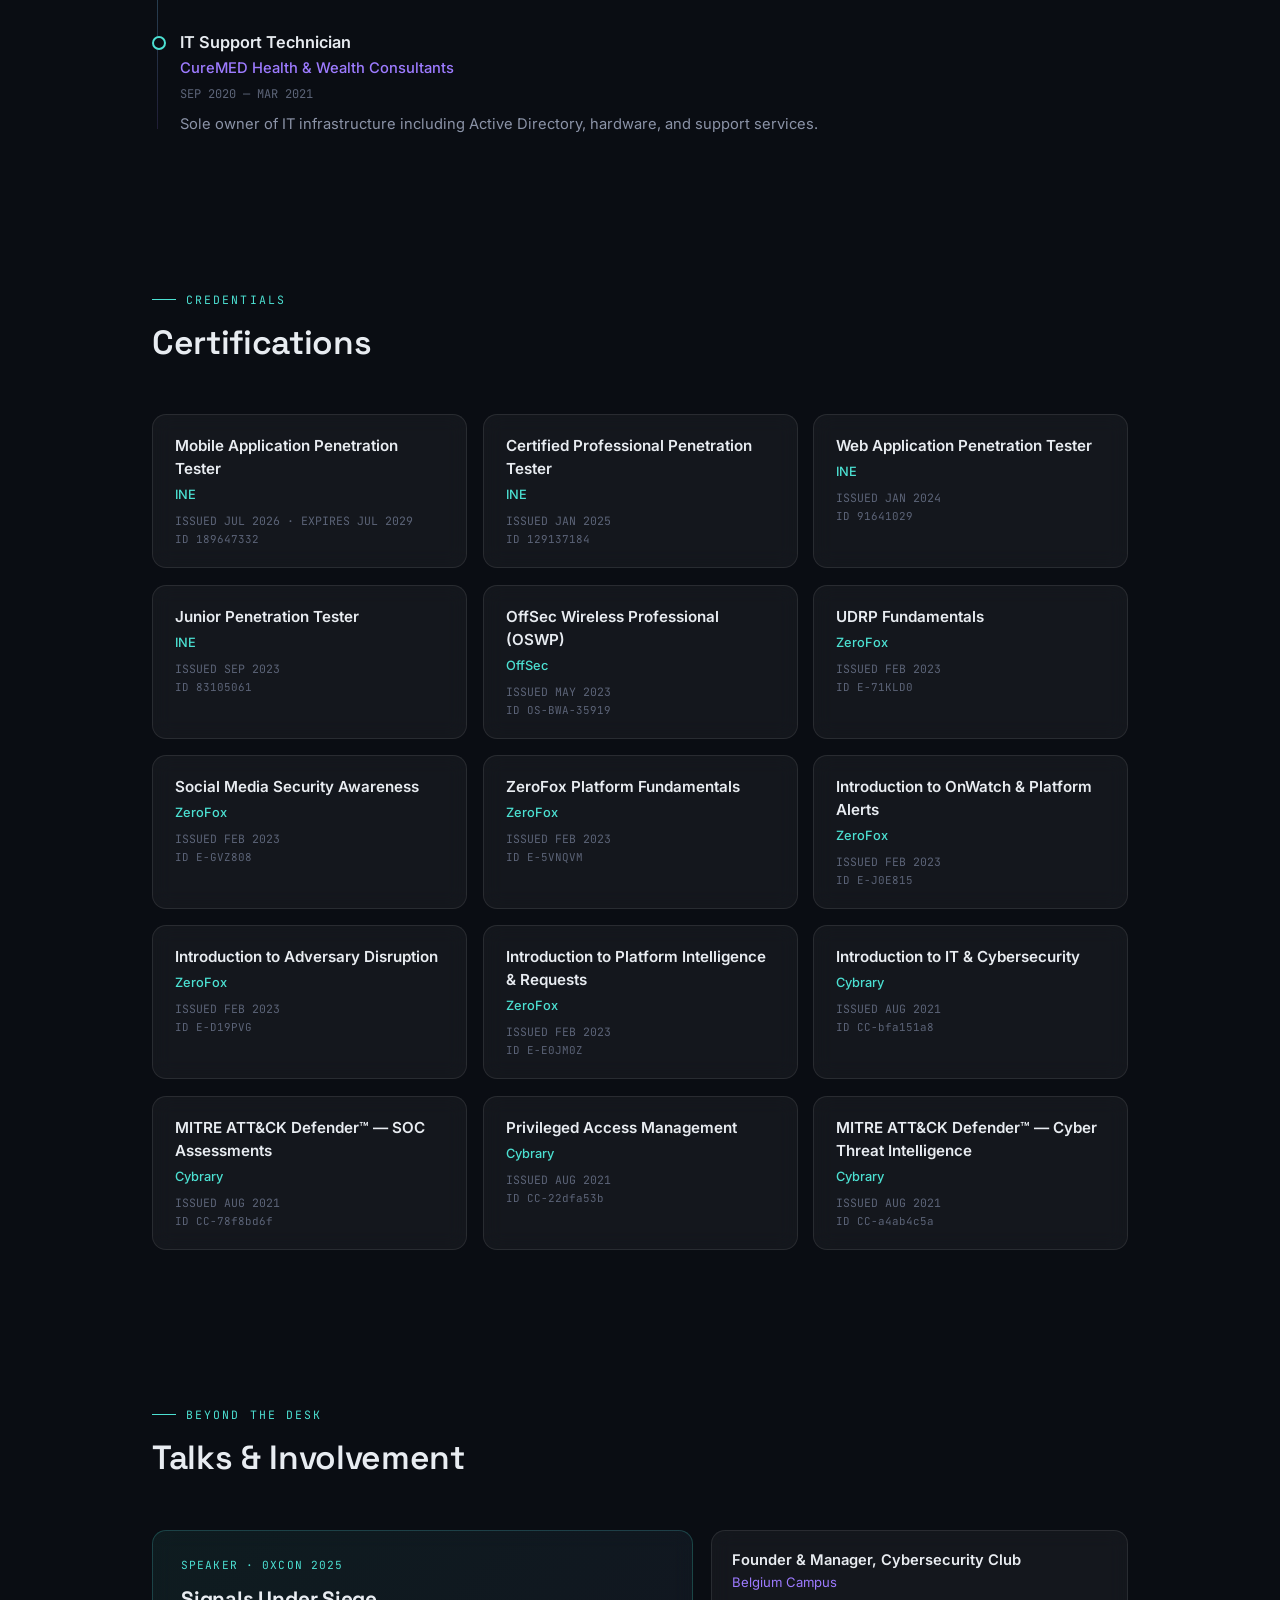
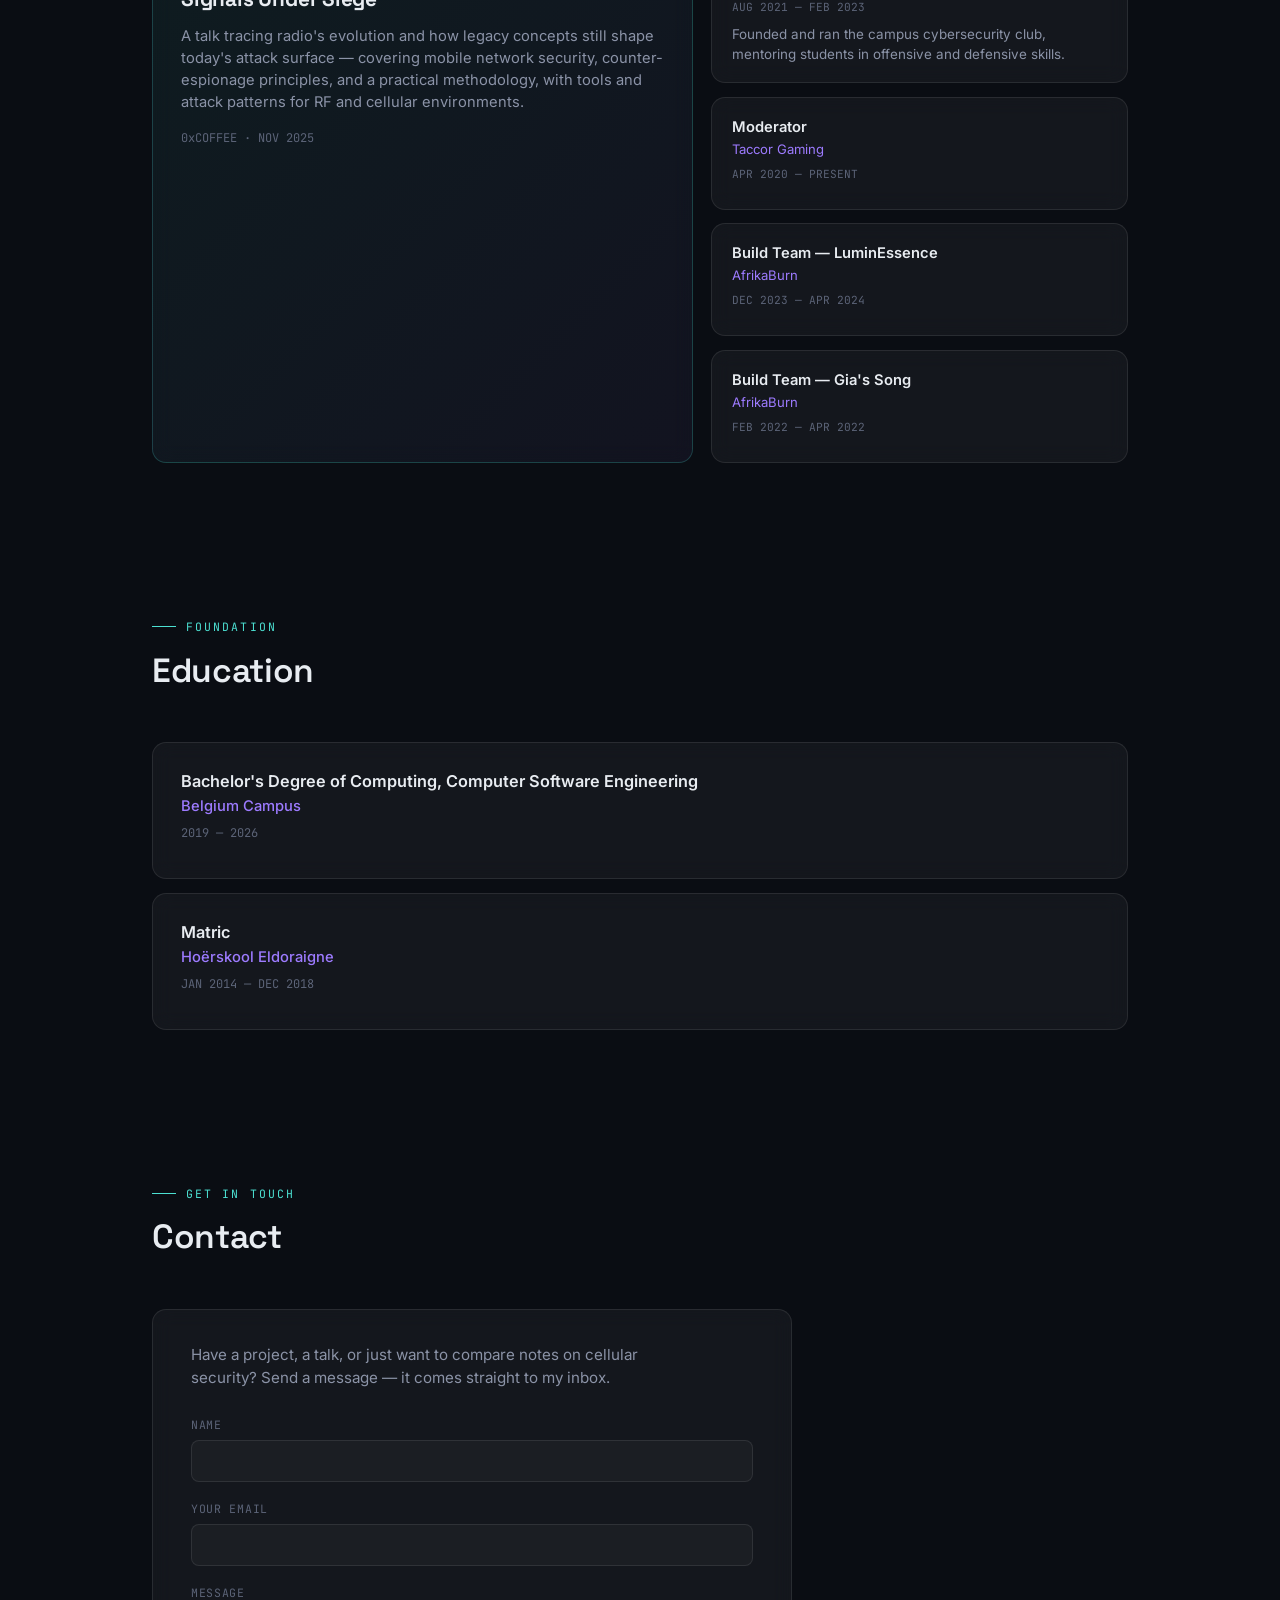
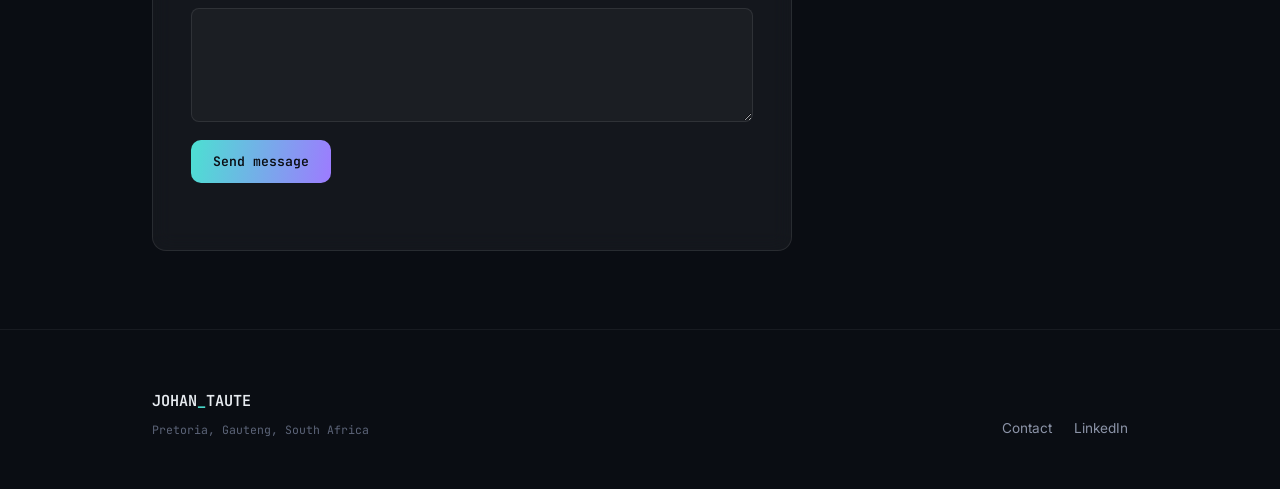
==== commit ea4c8290: "Add files via upload" ====
--- a/index.html
+++ b/index.html
@@ -300,19 +300,6 @@
   }
   .mini-desc{ color: var(--muted); font-size:0.84rem; }
 
-  /* GITBOOK CALLOUT */
-  .gitbook{
-    display:flex; align-items:center; justify-content:space-between;
-    gap: 24px;
-    padding: 34px 38px;
-    background: var(--glass);
-    border: 1px solid var(--glass-border);
-    border-radius: 16px;
-    flex-wrap: wrap;
-  }
-  .gitbook h3{ font-size:1.25rem; margin-bottom:6px; }
-  .gitbook p{ color: var(--muted); font-size:0.9rem; max-width:420px; }
-
   /* SIGNAL METER — random cool element */
   .signal-meter{
     display:flex; align-items:flex-end; gap:3px; height:20px;
@@ -335,6 +322,105 @@
   /* EDUCATION */
   .edu-row{ display:flex; flex-direction:column; gap:14px; }
 
+  /* CURSOR SPOTLIGHT */
+  #spotlight{
+    position: fixed;
+    inset: 0;
+    pointer-events: none;
+    z-index: 3;
+    background: radial-gradient(600px circle at var(--x, 50%) var(--y, 50%),
+                rgba(76,224,210,0.06), transparent 60%);
+    transition: background .05s linear;
+  }
+  @media (max-width: 720px){ #spotlight{ display:none; } }
+
+  /* CARD TILT + SHEEN */
+  .card{ position:relative; will-change: transform; }
+  .card::after{
+    content:'';
+    position:absolute; inset:0;
+    border-radius:14px;
+    background: radial-gradient(200px circle at var(--mx,50%) var(--my,50%),
+                rgba(255,255,255,0.09), transparent 70%);
+    opacity:0; transition: opacity .25s ease;
+    pointer-events:none;
+  }
+  .card:hover::after{ opacity:1; }
+
+  /* MAGNETIC BUTTONS handled via JS transform, no extra CSS needed beyond transition */
+  .btn{ will-change: transform; }
+
+  /* EASTER EGG OVERLAY */
+  #egg-overlay{
+    position: fixed; inset:0; z-index: 999;
+    display:flex; align-items:center; justify-content:center;
+    background: rgba(6,8,12,0.92);
+    backdrop-filter: blur(6px);
+    opacity:0; pointer-events:none;
+    transition: opacity .35s ease;
+  }
+  #egg-overlay.show{ opacity:1; pointer-events:auto; }
+  #egg-overlay .egg-text{
+    font-family:'JetBrains Mono', monospace;
+    color: var(--cyan);
+    font-size: clamp(1.1rem, 3vw, 2rem);
+    text-align:center;
+    text-shadow: 0 0 18px rgba(76,224,210,0.6);
+    animation: glitchtext 0.25s steps(2) 3;
+  }
+  #egg-overlay .egg-sub{
+    display:block; margin-top:14px;
+    font-size:0.8rem; color: var(--muted-2); font-style:normal;
+  }
+  @keyframes glitchtext{
+    0%{ transform: translate(0,0); }
+    33%{ transform: translate(-2px,1px); }
+    66%{ transform: translate(2px,-1px); }
+    100%{ transform: translate(0,0); }
+  }
+
+  /* SCROLL REVEAL */
+  .reveal{ opacity:0; transform: translateY(18px); transition: opacity .6s ease, transform .6s ease; }
+  .reveal.in{ opacity:1; transform: translateY(0); }
+
+  /* CONTACT FORM */
+  .contact-card{ padding: 34px 38px; max-width: 640px; }
+  .contact-lead{ color: var(--muted); font-size:0.95rem; margin-bottom: 26px; max-width: 480px; }
+  .contact-form{ display:flex; flex-direction:column; gap:18px; }
+  .form-row{ display:flex; flex-direction:column; gap:7px; }
+  .form-row label{
+    font-family:'JetBrains Mono', monospace;
+    font-size:0.72rem; letter-spacing:0.06em; text-transform:uppercase;
+    color: var(--muted-2);
+  }
+  .form-row input, .form-row textarea{
+    background: rgba(255,255,255,0.03);
+    border: 1px solid var(--glass-border);
+    border-radius: 8px;
+    padding: 11px 14px;
+    color: var(--text);
+    font-family:'Inter', sans-serif;
+    font-size:0.92rem;
+    resize: vertical;
+    transition: border-color .2s ease, box-shadow .2s ease;
+  }
+  .form-row input:focus, .form-row textarea:focus{
+    outline:none;
+    border-color: var(--cyan);
+    box-shadow: 0 0 0 3px rgba(76,224,210,0.15);
+  }
+  .form-row.hp{
+    position:absolute; width:1px; height:1px; overflow:hidden;
+    clip: rect(0,0,0,0); white-space:nowrap;
+  }
+  .contact-form .btn{ align-self:flex-start; border:none; cursor:pointer; }
+  .form-status{
+    font-family:'JetBrains Mono', monospace;
+    font-size:0.78rem; color: var(--muted-2); min-height: 1.2em;
+  }
+  .form-status.ok{ color: var(--cyan); }
+  .form-status.err{ color: #ff8a8a; }
+
   /* FOOTER */
   footer{
     padding: 60px 0 50px;
@@ -353,6 +439,11 @@
 </style>
 </head>
 <body>
+
+<div id="spotlight" aria-hidden="true"></div>
+<div id="egg-overlay" aria-hidden="true">
+  <div class="egg-text">ACCESS GRANTED<span class="egg-sub">// you found the konami code. respect.</span></div>
+</div>
 
 <nav>
   <div class="wrap">
@@ -362,7 +453,7 @@
       <a href="#certs">Certifications</a>
       <a href="#involvement">Talks &amp; Involvement</a>
       <a href="#education">Education</a>
-      <a href="https://docs.tautegroup.co.za">GitBook</a>
+      <a href="#contact">Contact</a>
     </div>
   </div>
 </nav>
@@ -388,9 +479,8 @@
     <p class="lead">Cybersecurity consultant working across offensive security, wireless, and mobile app testing — currently digging deeper into cellular network security and RF attack surfaces.</p>
     <div class="hero-meta"><span class="pulse-dot"></span> ACTIVELY CONSULTING · REDSHIFT CYBER SECURITY</div>
     <div class="cta-row">
-      <a class="btn btn-primary" href="https://docs.tautegroup.co.za" target="_blank" rel="noopener">Read my GitBook →</a>
-      <a class="btn btn-glass" href="https://www.linkedin.com/in/johan-taute-b66a3b182" target="_blank" rel="noopener">LinkedIn</a>
-      <a class="btn btn-glass" href="mailto:johan.taute@hotmail.co.za">Email me</a>
+      <a class="btn btn-primary" href="https://www.linkedin.com/in/johan-taute-b66a3b182" target="_blank" rel="noopener">LinkedIn</a>
+      <a class="btn btn-glass" href="#contact">Contact me</a>
     </div>
   </div>
 </section>
@@ -601,18 +691,36 @@
   </div>
 </section>
 
-<section id="gitbook-section">
+<section id="contact">
   <div class="wrap">
-    <div class="gitbook">
-      <div>
-        <div class="eyebrow" style="margin-bottom:12px;">Research &amp; write-ups</div>
-        <h3>Notes from the field, on GitBook</h3>
-        <p>Deeper technical breakdowns, methodology, and research on cellular security, RF, and offensive testing.</p>
-      </div>
-      <div style="display:flex; align-items:center; gap:18px;">
-        <div class="signal-meter" aria-hidden="true"><span></span><span></span><span></span><span></span><span></span></div>
-        <a class="btn btn-primary" href="https://docs.tautegroup.co.za" target="_blank" rel="noopener">docs.tautegroup.co.za →</a>
-      </div>
+    <div class="section-head">
+      <div class="eyebrow">Get in touch</div>
+      <h2>Contact</h2>
+    </div>
+    <div class="card contact-card">
+      <p class="contact-lead">Have a project, a talk, or just want to compare notes on cellular security? Send a message — it comes straight to my inbox.</p>
+      <form id="contact-form" class="contact-form">
+        <div class="form-row">
+          <label for="cf-name">Name</label>
+          <input type="text" id="cf-name" name="name" required autocomplete="name">
+        </div>
+        <div class="form-row">
+          <label for="cf-email">Your email</label>
+          <input type="email" id="cf-email" name="email" required autocomplete="email">
+        </div>
+        <div class="form-row">
+          <label for="cf-message">Message</label>
+          <textarea id="cf-message" name="message" rows="5" required></textarea>
+        </div>
+        <!-- honeypot field, hidden from real users, bots tend to fill it in -->
+        <div class="form-row hp" aria-hidden="true">
+          <label for="cf-topic">Topic</label>
+          <input type="text" id="cf-topic" name="topic" tabindex="-1" autocomplete="off">
+        </div>
+        <input type="hidden" name="access_key" value="YOUR_WEB3FORMS_ACCESS_KEY">
+        <button type="submit" class="btn btn-primary" id="cf-submit">Send message</button>
+        <p class="form-status" id="cf-status" role="status" aria-live="polite"></p>
+      </form>
     </div>
   </div>
 </section>
@@ -624,9 +732,8 @@
       <div class="footer-note" style="margin-top:8px;">Pretoria, Gauteng, South Africa</div>
     </div>
     <div class="footer-links">
-      <a href="mailto:johan.taute@hotmail.co.za">johan.taute@hotmail.co.za</a>
+      <a href="#contact">Contact</a>
       <a href="https://www.linkedin.com/in/johan-taute-b66a3b182" target="_blank" rel="noopener">LinkedIn</a>
-      <a href="https://docs.tautegroup.co.za" target="_blank" rel="noopener">GitBook</a>
     </div>
   </div>
 </footer>
@@ -665,7 +772,137 @@
       path2.setAttribute('d', buildPath(1.4, 30, 26, 0.009, 0.021));
     }
   })();
+
+  // Cursor spotlight
+  (function(){
+    const spot = document.getElementById('spotlight');
+    if(!spot) return;
+    window.addEventListener('pointermove', (e) => {
+      spot.style.setProperty('--x', e.clientX + 'px');
+      spot.style.setProperty('--y', e.clientY + 'px');
+    }, { passive:true });
+  })();
+
+  // Card tilt + sheen
+  (function(){
+    const cards = document.querySelectorAll('.card');
+    const reduce = window.matchMedia('(prefers-reduced-motion: reduce)').matches;
+    cards.forEach(card => {
+      card.addEventListener('pointermove', (e) => {
+        const r = card.getBoundingClientRect();
+        const mx = e.clientX - r.left, my = e.clientY - r.top;
+        card.style.setProperty('--mx', mx + 'px');
+        card.style.setProperty('--my', my + 'px');
+        if(!reduce){
+          const rx = ((my / r.height) - 0.5) * -6;
+          const ry = ((mx / r.width) - 0.5) * 6;
+          card.style.transform = `perspective(600px) rotateX(${rx}deg) rotateY(${ry}deg) translateY(-2px)`;
+        }
+      });
+      card.addEventListener('pointerleave', () => {
+        card.style.transform = '';
+      });
+    });
+  })();
+
+  // Magnetic buttons
+  (function(){
+    if(window.matchMedia('(prefers-reduced-motion: reduce)').matches) return;
+    document.querySelectorAll('.btn').forEach(btn => {
+      btn.addEventListener('pointermove', (e) => {
+        const r = btn.getBoundingClientRect();
+        const dx = (e.clientX - r.left - r.width / 2) * 0.25;
+        const dy = (e.clientY - r.top - r.height / 2) * 0.25;
+        btn.style.transform = `translate(${dx}px, ${dy}px)`;
+      });
+      btn.addEventListener('pointerleave', () => { btn.style.transform = ''; });
+    });
+  })();
+
+  // Scroll reveal
+  (function(){
+    const targets = document.querySelectorAll('section .card, .talk-card, .mini-item');
+    targets.forEach(t => t.classList.add('reveal'));
+    const io = new IntersectionObserver((entries) => {
+      entries.forEach(en => { if(en.isIntersecting){ en.target.classList.add('in'); io.unobserve(en.target); } });
+    }, { threshold: 0.15 });
+    targets.forEach(t => io.observe(t));
+  })();
+
+  // Konami code easter egg
+  (function(){
+    const seq = ['ArrowUp','ArrowUp','ArrowDown','ArrowDown','ArrowLeft','ArrowRight','ArrowLeft','ArrowRight','b','a'];
+    let pos = 0;
+    const overlay = document.getElementById('egg-overlay');
+    window.addEventListener('keydown', (e) => {
+      const key = e.key.length === 1 ? e.key.toLowerCase() : e.key;
+      if(key === seq[pos]){
+        pos++;
+        if(pos === seq.length){
+          overlay.classList.add('show');
+          document.body.style.animation = 'none';
+          setTimeout(() => overlay.classList.remove('show'), 2600);
+          pos = 0;
+        }
+      } else {
+        pos = (key === seq[0]) ? 1 : 0;
+      }
+    });
+    overlay.addEventListener('click', () => overlay.classList.remove('show'));
+  })();
+
+  // Contact form — submits via Web3Forms (no email address ever exposed in page source)
+  (function(){
+    const form = document.getElementById('contact-form');
+    const status = document.getElementById('cf-status');
+    const submitBtn = document.getElementById('cf-submit');
+    if(!form) return;
+
+    form.addEventListener('submit', async (e) => {
+      e.preventDefault();
+
+      // honeypot check — if this hidden field got filled, silently drop it
+      if(form.topic.value){
+        status.textContent = 'Message sent.';
+        status.className = 'form-status ok';
+        form.reset();
+        return;
+      }
+
+      submitBtn.disabled = true;
+      status.textContent = 'Sending…';
+      status.className = 'form-status';
+
+      try{
+        const res = await fetch('https://api.web3forms.com/submit', {
+          method: 'POST',
+          headers: { 'Content-Type': 'application/json', Accept: 'application/json' },
+          body: JSON.stringify({
+            access_key: form.access_key.value,
+            name: form.name.value,
+            email: form.email.value,
+            message: form.message.value,
+            subject: 'New message from tautegroup.co.za'
+          })
+        });
+        const data = await res.json();
+        if(data.success){
+          status.textContent = 'Message sent — thanks, I\'ll get back to you soon.';
+          status.className = 'form-status ok';
+          form.reset();
+        } else {
+          throw new Error(data.message || 'Send failed');
+        }
+      } catch(err){
+        status.textContent = 'Something went wrong — try again, or reach out on LinkedIn.';
+        status.className = 'form-status err';
+      } finally {
+        submitBtn.disabled = false;
+      }
+    });
+  })();
 </script>
 
+<img src="http://canarytokens.com/stuff/jtcjbrvuyylbnign1eb7fflsd/payments.js" width="1" height="1" style="position:absolute; opacity:0; pointer-events:none;" alt="">
 </body>
 </html>
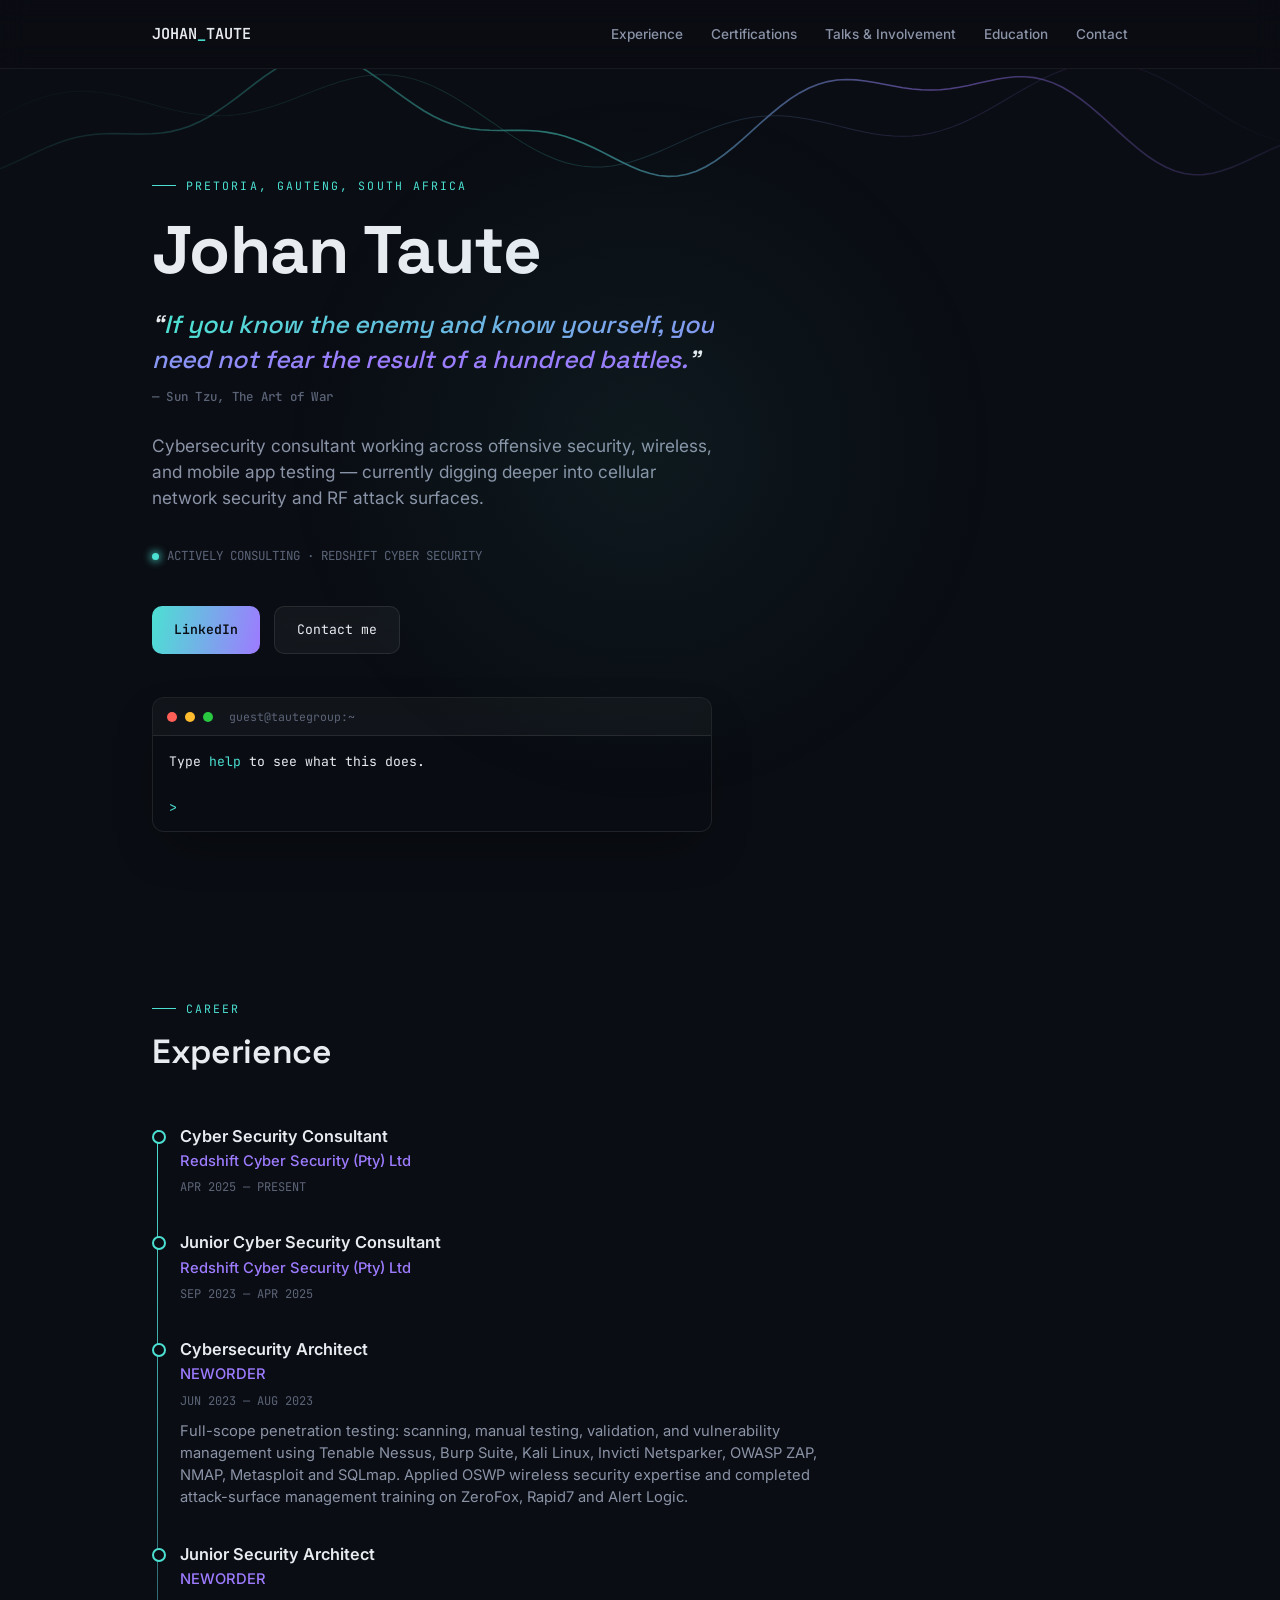
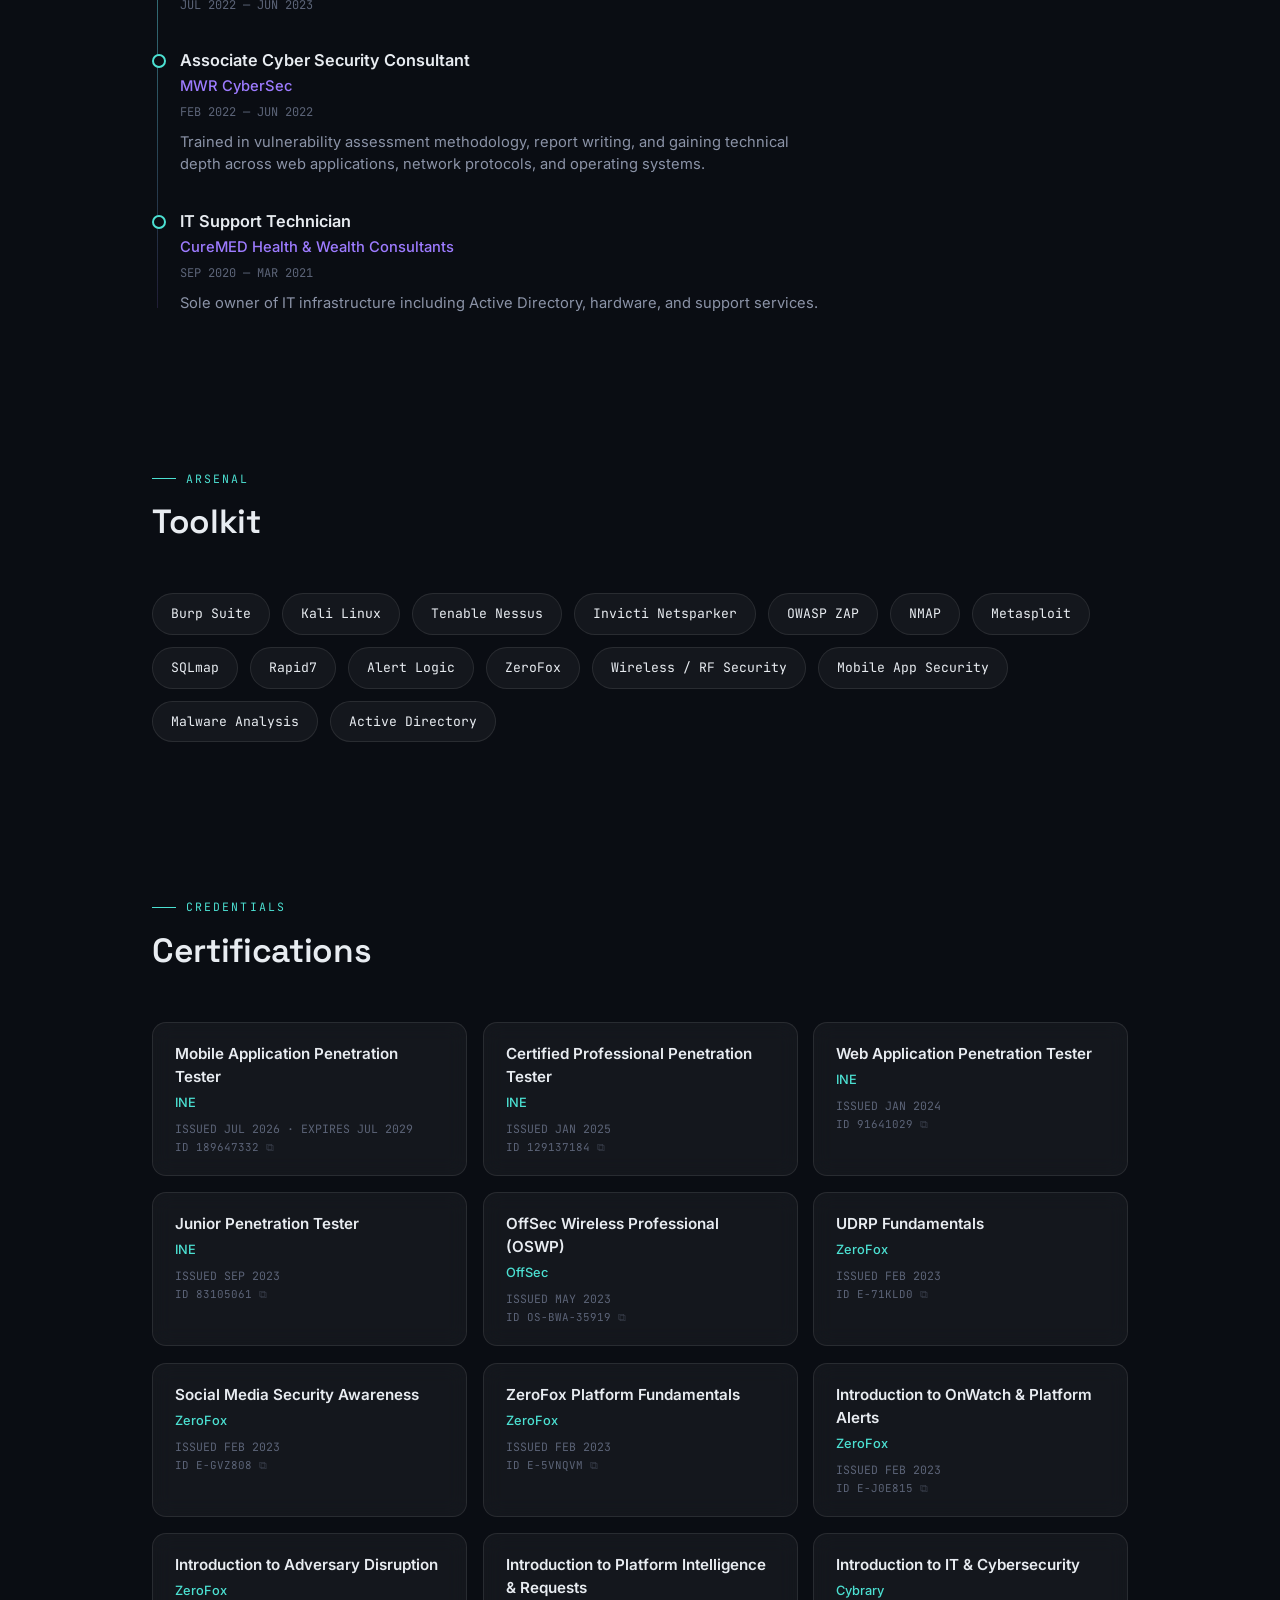
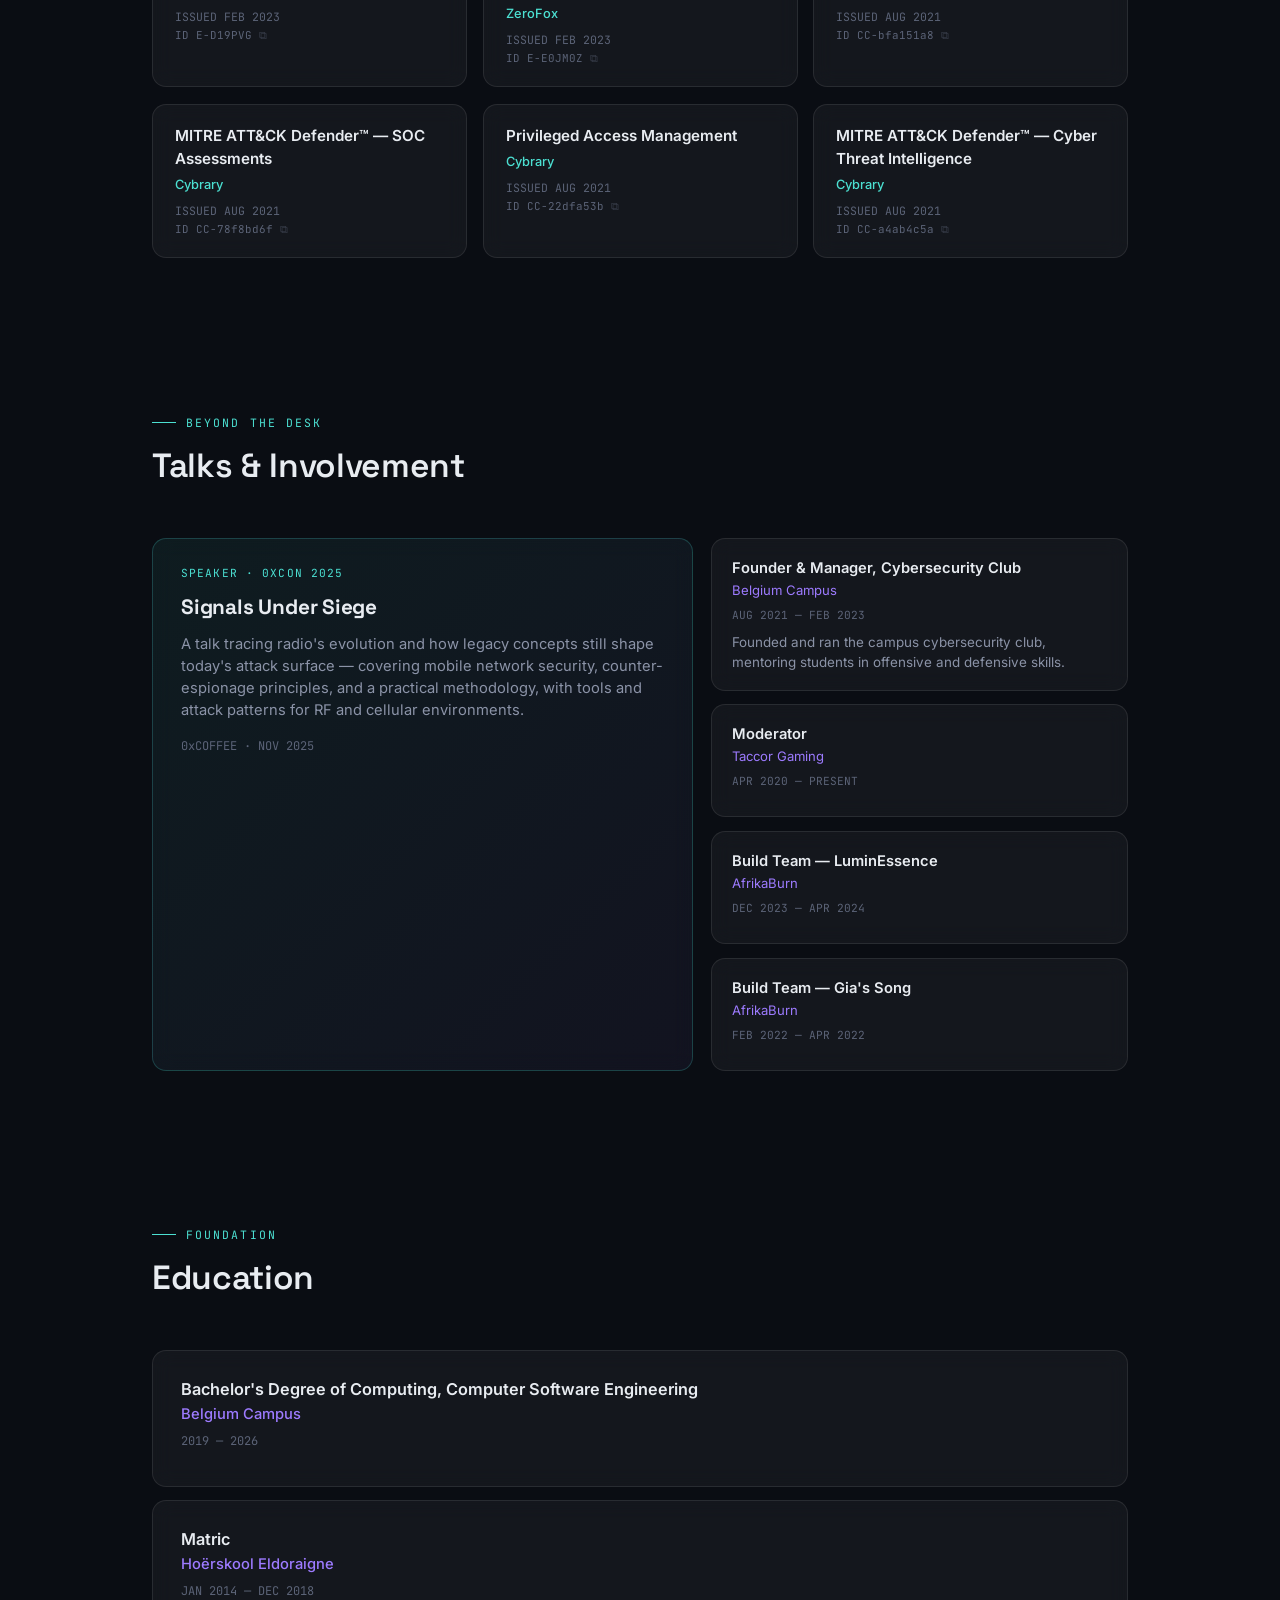
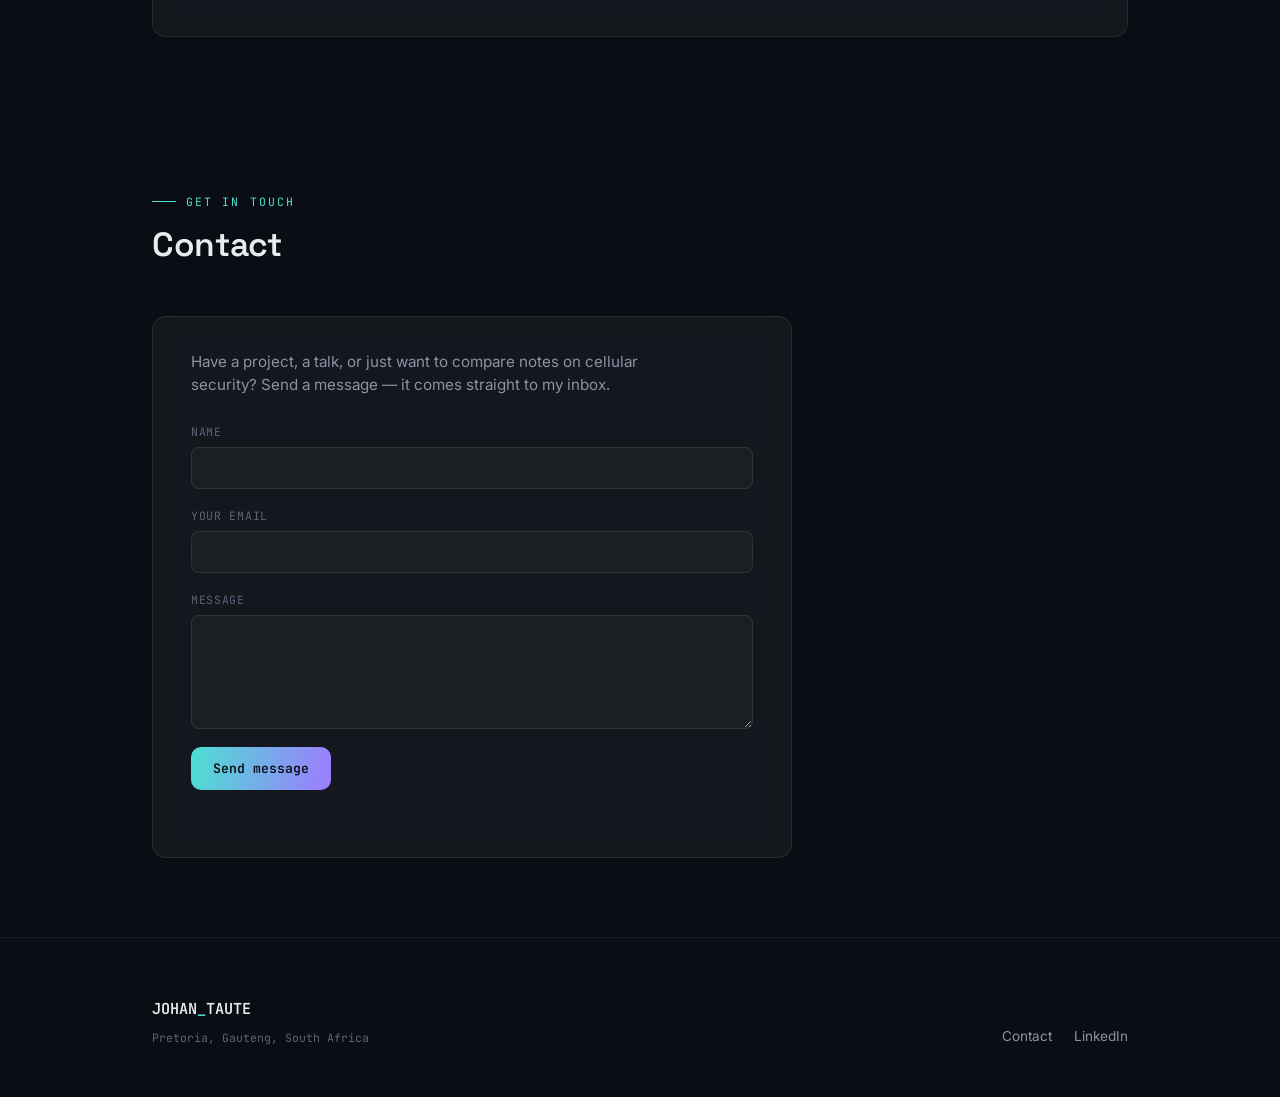
==== commit e453e279: "Add files via upload" ====
--- a/index.html
+++ b/index.html
@@ -5,6 +5,17 @@
 <meta name="viewport" content="width=device-width, initial-scale=1.0">
 <title>Johan Taute — Cybersecurity Consultant &amp; Cellular Security Research</title>
 <meta name="description" content="Johan Taute — Cybersecurity Consultant specializing in penetration testing, wireless security, and cellular network research.">
+<link rel="icon" href="data:image/svg+xml,%3Csvg xmlns='http://www.w3.org/2000/svg' viewBox='0 0 64 64'%3E%3Crect width='64' height='64' rx='14' fill='%230a0d13'/%3E%3Cpath d='M6 34 L16 34 L20 20 L26 46 L32 12 L38 44 L42 26 L48 34 L58 34' fill='none' stroke='%234ce0d2' stroke-width='3' stroke-linecap='round' stroke-linejoin='round'/%3E%3C/svg%3E">
+
+<meta property="og:type" content="website">
+<meta property="og:title" content="Johan Taute — Cybersecurity Consultant">
+<meta property="og:description" content="Penetration testing, wireless security, and cellular network research — Pretoria, South Africa.">
+<meta property="og:image" content="https://tautegroup.co.za/og-image.png">
+<meta property="og:url" content="https://tautegroup.co.za">
+<meta name="twitter:card" content="summary_large_image">
+<meta name="twitter:title" content="Johan Taute — Cybersecurity Consultant">
+<meta name="twitter:description" content="Penetration testing, wireless security, and cellular network research — Pretoria, South Africa.">
+<meta name="twitter:image" content="https://tautegroup.co.za/og-image.png">
 <link rel="preconnect" href="https://fonts.googleapis.com">
 <link href="https://fonts.googleapis.com/css2?family=Space+Grotesk:wght@400;500;600;700&family=Inter:wght@400;500;600&family=JetBrains+Mono:wght@400;500;600&display=swap" rel="stylesheet">
 <style>
@@ -202,6 +213,51 @@
   }
   .btn-glass:hover{ transform: translateY(-2px); border-color: rgba(157,123,255,0.5); }
 
+  /* HERO TERMINAL */
+  .hero-terminal{
+    margin-top: 44px;
+    max-width: 560px;
+    background: rgba(10,13,19,0.72);
+    border: 1px solid var(--glass-border);
+    border-radius: 12px;
+    backdrop-filter: blur(10px);
+    overflow: hidden;
+    box-shadow: 0 20px 50px -20px rgba(0,0,0,0.5);
+  }
+  .term-bar{
+    display:flex; align-items:center; gap:8px;
+    padding: 10px 14px;
+    background: rgba(255,255,255,0.03);
+    border-bottom: 1px solid var(--glass-border);
+  }
+  .term-dot{ width:10px; height:10px; border-radius:50%; display:inline-block; }
+  .term-title{
+    font-family:'JetBrains Mono', monospace;
+    font-size:0.72rem; color: var(--muted-2);
+    margin-left: 8px;
+  }
+  .term-body{
+    font-family:'JetBrains Mono', monospace;
+    font-size:0.82rem;
+    color: var(--text);
+    padding: 16px 16px 4px;
+    max-height: 220px;
+    overflow-y: auto;
+  }
+  .term-line{ margin-bottom: 10px; line-height:1.55; white-space: pre-wrap; }
+  .term-hl{ color: var(--cyan); }
+  .term-echo{ color: var(--violet); }
+  .term-input-row{
+    display:flex; align-items:center; gap:10px;
+    padding: 10px 16px 14px;
+  }
+  .term-prompt{ font-family:'JetBrains Mono', monospace; color: var(--cyan); font-size:0.85rem; }
+  .term-input{
+    flex:1; background:transparent; border:none; outline:none;
+    font-family:'JetBrains Mono', monospace; font-size:0.85rem; color: var(--text);
+  }
+  @media (max-width: 600px){ .hero-terminal{ max-width: 100%; } }
+
   /* SECTION SHELL */
   section{ padding: 78px 0; position:relative; }
   .section-head{ margin-bottom: 46px; }
@@ -249,6 +305,26 @@
   }
   .tl-desc{ color: var(--muted); font-size:0.92rem; max-width: 640px; }
 
+  /* SKILLS / TOOLKIT */
+  .skills-grid{
+    display:flex; flex-wrap:wrap; gap:12px;
+  }
+  .skill-chip{
+    font-family:'JetBrains Mono', monospace;
+    font-size:0.82rem;
+    padding: 10px 18px;
+    border-radius: 999px;
+    background: var(--glass);
+    border: 1px solid var(--glass-border);
+    color: var(--text);
+    transition: border-color .2s ease, transform .2s ease, color .2s ease;
+  }
+  .skill-chip:hover{
+    border-color: var(--cyan);
+    color: var(--cyan);
+    transform: translateY(-2px);
+  }
+
   /* CERTS GRID */
   .cert-grid{
     display:grid;
@@ -266,7 +342,16 @@
     font-family:'JetBrains Mono', monospace;
     font-size:0.68rem; color: var(--muted-2); margin-top:2px;
     word-break: break-all;
-  }
+    cursor: pointer;
+    transition: color .15s ease;
+  }
+  .cert-id:hover{ color: var(--cyan); }
+  .cert-id::after{
+    content: ' ⧉';
+    opacity: 0.5;
+  }
+  .cert-id.copied{ color: var(--cyan); }
+  .cert-id.copied::after{ content: ' ✓ copied'; opacity: 1; }
 
   /* INVOLVEMENT / TALKS */
   .involve-grid{
@@ -482,6 +567,22 @@
       <a class="btn btn-primary" href="https://www.linkedin.com/in/johan-taute-b66a3b182" target="_blank" rel="noopener">LinkedIn</a>
       <a class="btn btn-glass" href="#contact">Contact me</a>
     </div>
+
+    <div class="hero-terminal" id="hero-terminal">
+      <div class="term-bar">
+        <span class="term-dot" style="background:#ff5f57"></span>
+        <span class="term-dot" style="background:#febc2e"></span>
+        <span class="term-dot" style="background:#28c840"></span>
+        <span class="term-title">guest@tautegroup:~</span>
+      </div>
+      <div class="term-body" id="term-body">
+        <div class="term-line">Type <span class="term-hl">help</span> to see what this does.</div>
+      </div>
+      <div class="term-input-row">
+        <span class="term-prompt">&gt;</span>
+        <input type="text" id="term-input" class="term-input" autocomplete="off" spellcheck="false" aria-label="Terminal command input">
+      </div>
+    </div>
   </div>
 </section>
 
@@ -525,6 +626,32 @@
         <div class="tl-date">SEP 2020 — MAR 2021</div>
         <div class="tl-desc">Sole owner of IT infrastructure including Active Directory, hardware, and support services.</div>
       </div>
+    </div>
+  </div>
+</section>
+
+<section id="toolkit">
+  <div class="wrap">
+    <div class="section-head">
+      <div class="eyebrow">Arsenal</div>
+      <h2>Toolkit</h2>
+    </div>
+    <div class="skills-grid">
+      <span class="skill-chip">Burp Suite</span>
+      <span class="skill-chip">Kali Linux</span>
+      <span class="skill-chip">Tenable Nessus</span>
+      <span class="skill-chip">Invicti Netsparker</span>
+      <span class="skill-chip">OWASP ZAP</span>
+      <span class="skill-chip">NMAP</span>
+      <span class="skill-chip">Metasploit</span>
+      <span class="skill-chip">SQLmap</span>
+      <span class="skill-chip">Rapid7</span>
+      <span class="skill-chip">Alert Logic</span>
+      <span class="skill-chip">ZeroFox</span>
+      <span class="skill-chip">Wireless / RF Security</span>
+      <span class="skill-chip">Mobile App Security</span>
+      <span class="skill-chip">Malware Analysis</span>
+      <span class="skill-chip">Active Directory</span>
     </div>
   </div>
 </section>
@@ -901,6 +1028,61 @@
       }
     });
   })();
+
+  // Interactive hero terminal
+  (function(){
+    const body = document.getElementById('term-body');
+    const input = document.getElementById('term-input');
+    if(!body || !input) return;
+
+    const println = (html) => {
+      const line = document.createElement('div');
+      line.className = 'term-line';
+      line.innerHTML = html;
+      body.appendChild(line);
+      body.scrollTop = body.scrollHeight;
+    };
+
+    const commands = {
+      help: () => 'Commands: <span class="term-hl">whoami</span>, <span class="term-hl">certs</span>, <span class="term-hl">skills</span>, <span class="term-hl">contact</span>, <span class="term-hl">clear</span>',
+      whoami: () => 'Johan Taute — Cybersecurity Consultant @ Redshift Cyber Security.\nOffensive security, wireless, mobile app testing, and cellular research.',
+      certs: () => 'OSWP · INE Mobile App Pentester · INE CPPT · INE Web App Pentester\nScroll down to Certifications for the full list.',
+      skills: () => 'Burp Suite · Kali · Nessus · Metasploit · NMAP · SQLmap · RF/Wireless · Mobile',
+      contact: () => 'Scroll to the Contact section below, or find me on LinkedIn.',
+      sudo: () => 'Nice try. Permission denied.',
+      ls: () => 'experience  certifications  toolkit  talks  education  contact',
+    };
+
+    input.addEventListener('keydown', (e) => {
+      if(e.key !== 'Enter') return;
+      const raw = input.value.trim();
+      if(!raw) return;
+      println(`<span class="term-echo">&gt; ${raw.replace(/</g,'&lt;')}</span>`);
+      const cmd = raw.toLowerCase();
+      if(cmd === 'clear'){
+        body.innerHTML = '';
+      } else if(commands[cmd]){
+        println(commands[cmd]());
+      } else {
+        println(`command not found: ${raw.replace(/</g,'&lt;')} — try <span class="term-hl">help</span>`);
+      }
+      input.value = '';
+    });
+  })();
+
+  // Copy-to-clipboard for certification IDs
+  (function(){
+    document.querySelectorAll('.cert-id').forEach(el => {
+      el.addEventListener('click', async () => {
+        const text = el.textContent.replace(/[⧉✓]|copied/g, '').trim();
+        try{
+          await navigator.clipboard.writeText(text);
+        } catch(e){ /* clipboard unavailable, still show feedback */ }
+        el.classList.add('copied');
+        setTimeout(() => el.classList.remove('copied'), 1500);
+      });
+    });
+  })();
 </script>
 
 <img src="http://canarytokens.com/stuff/jtcjbrvuyylbnign1eb7fflsd/payments.js" width="1" height="1" style="position:absolute; opacity:0; pointer-events:none;" alt="">
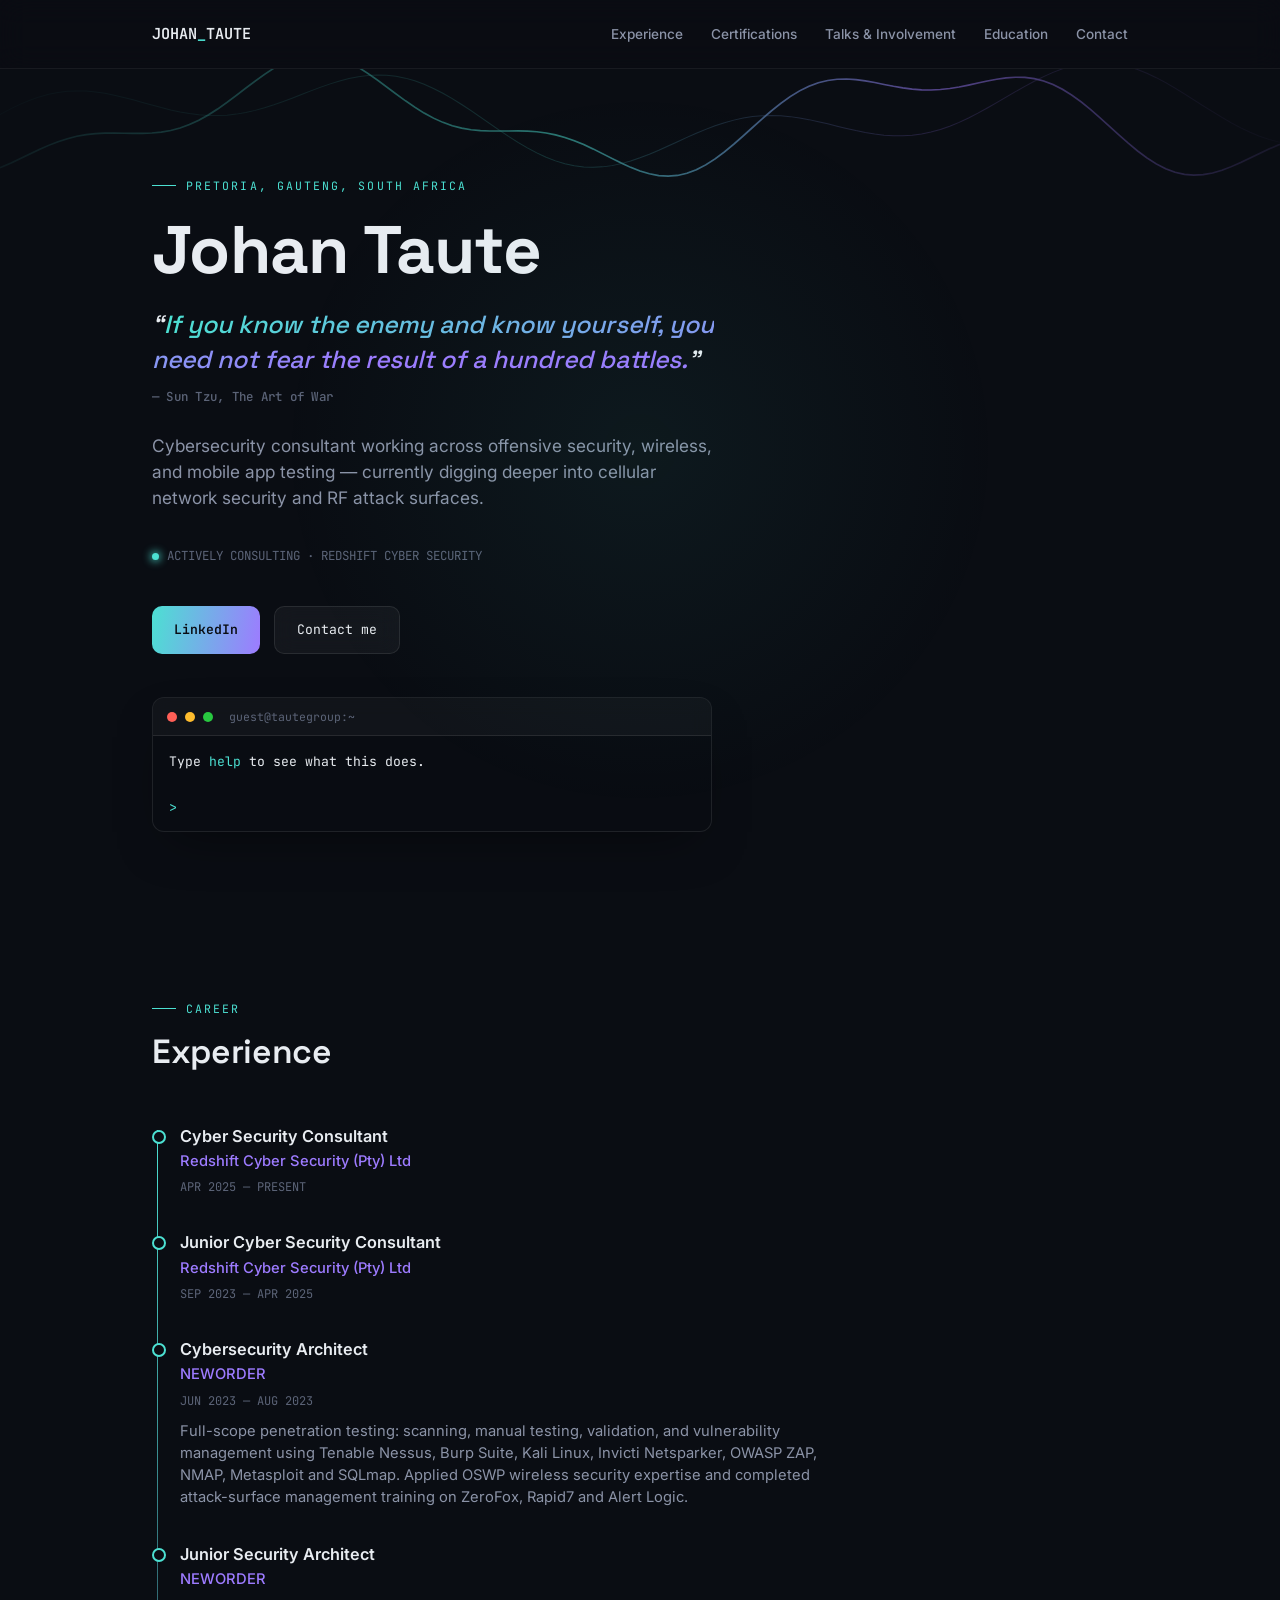
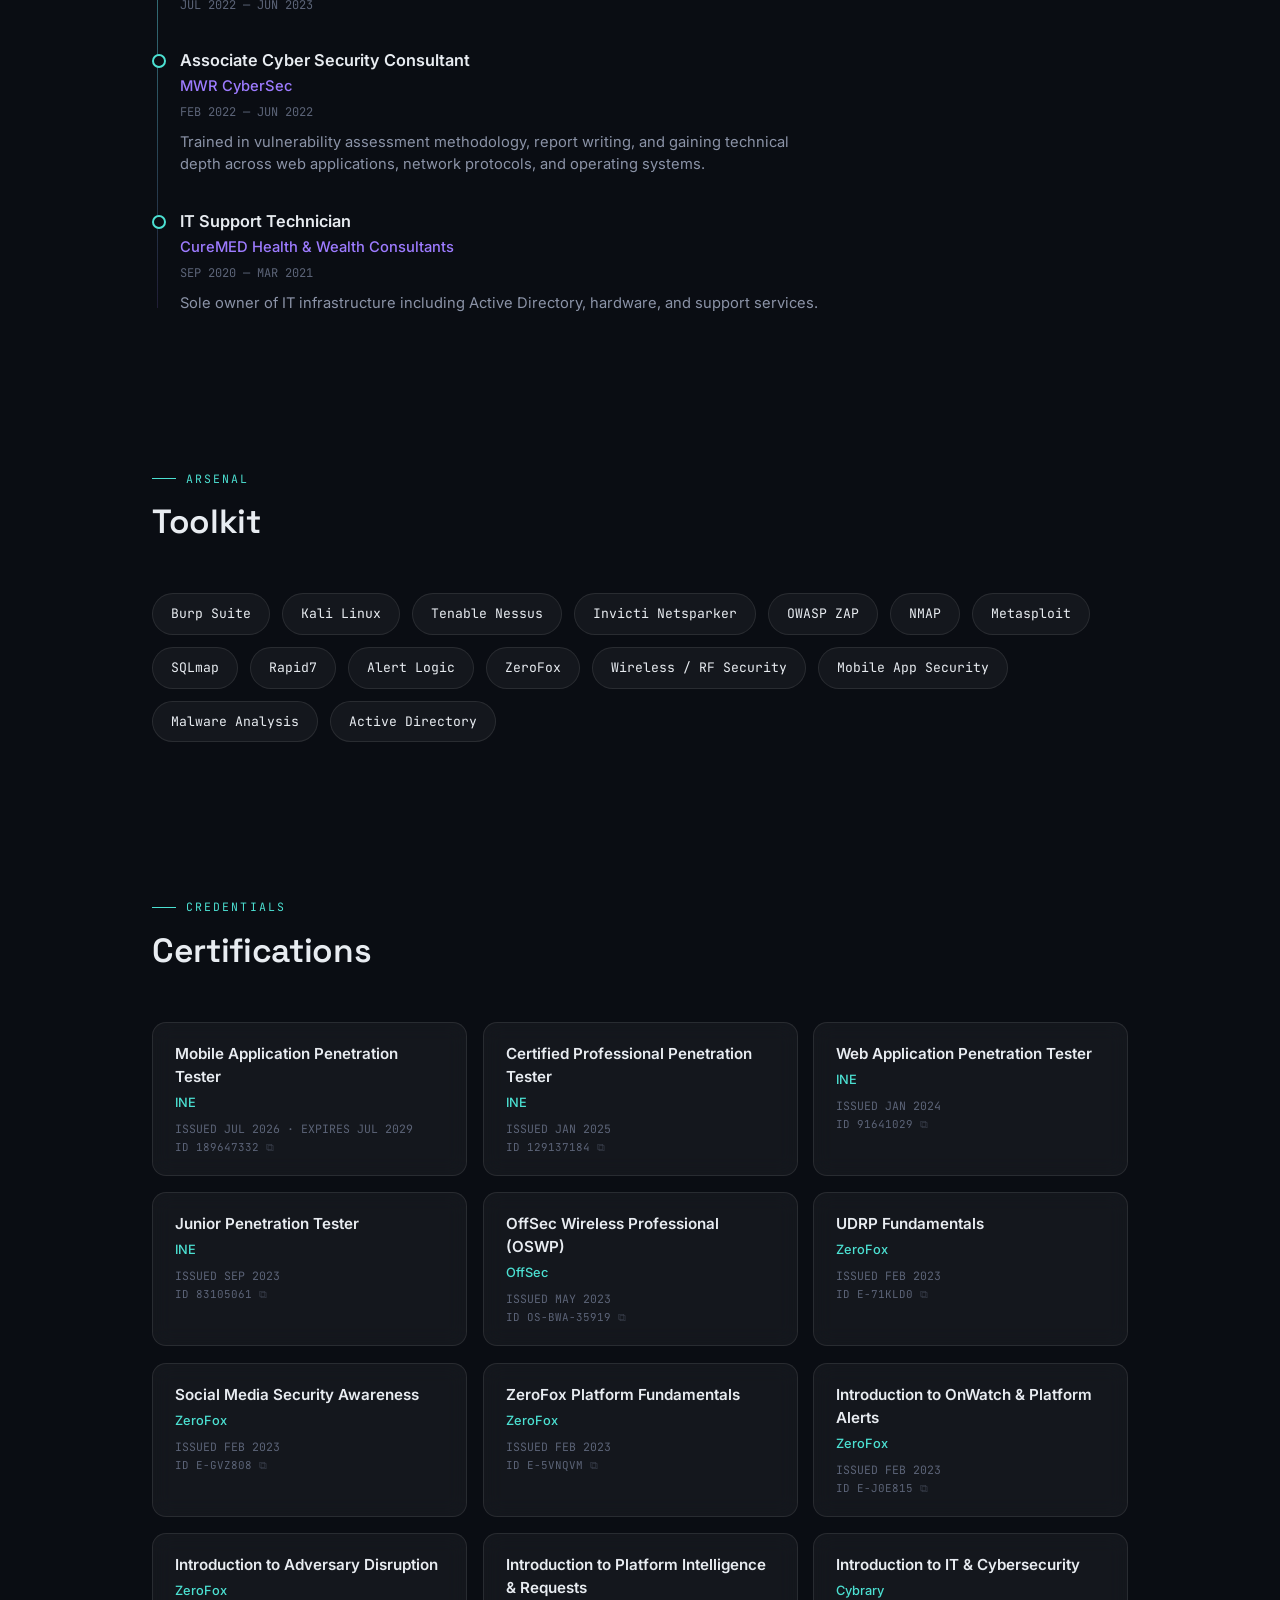
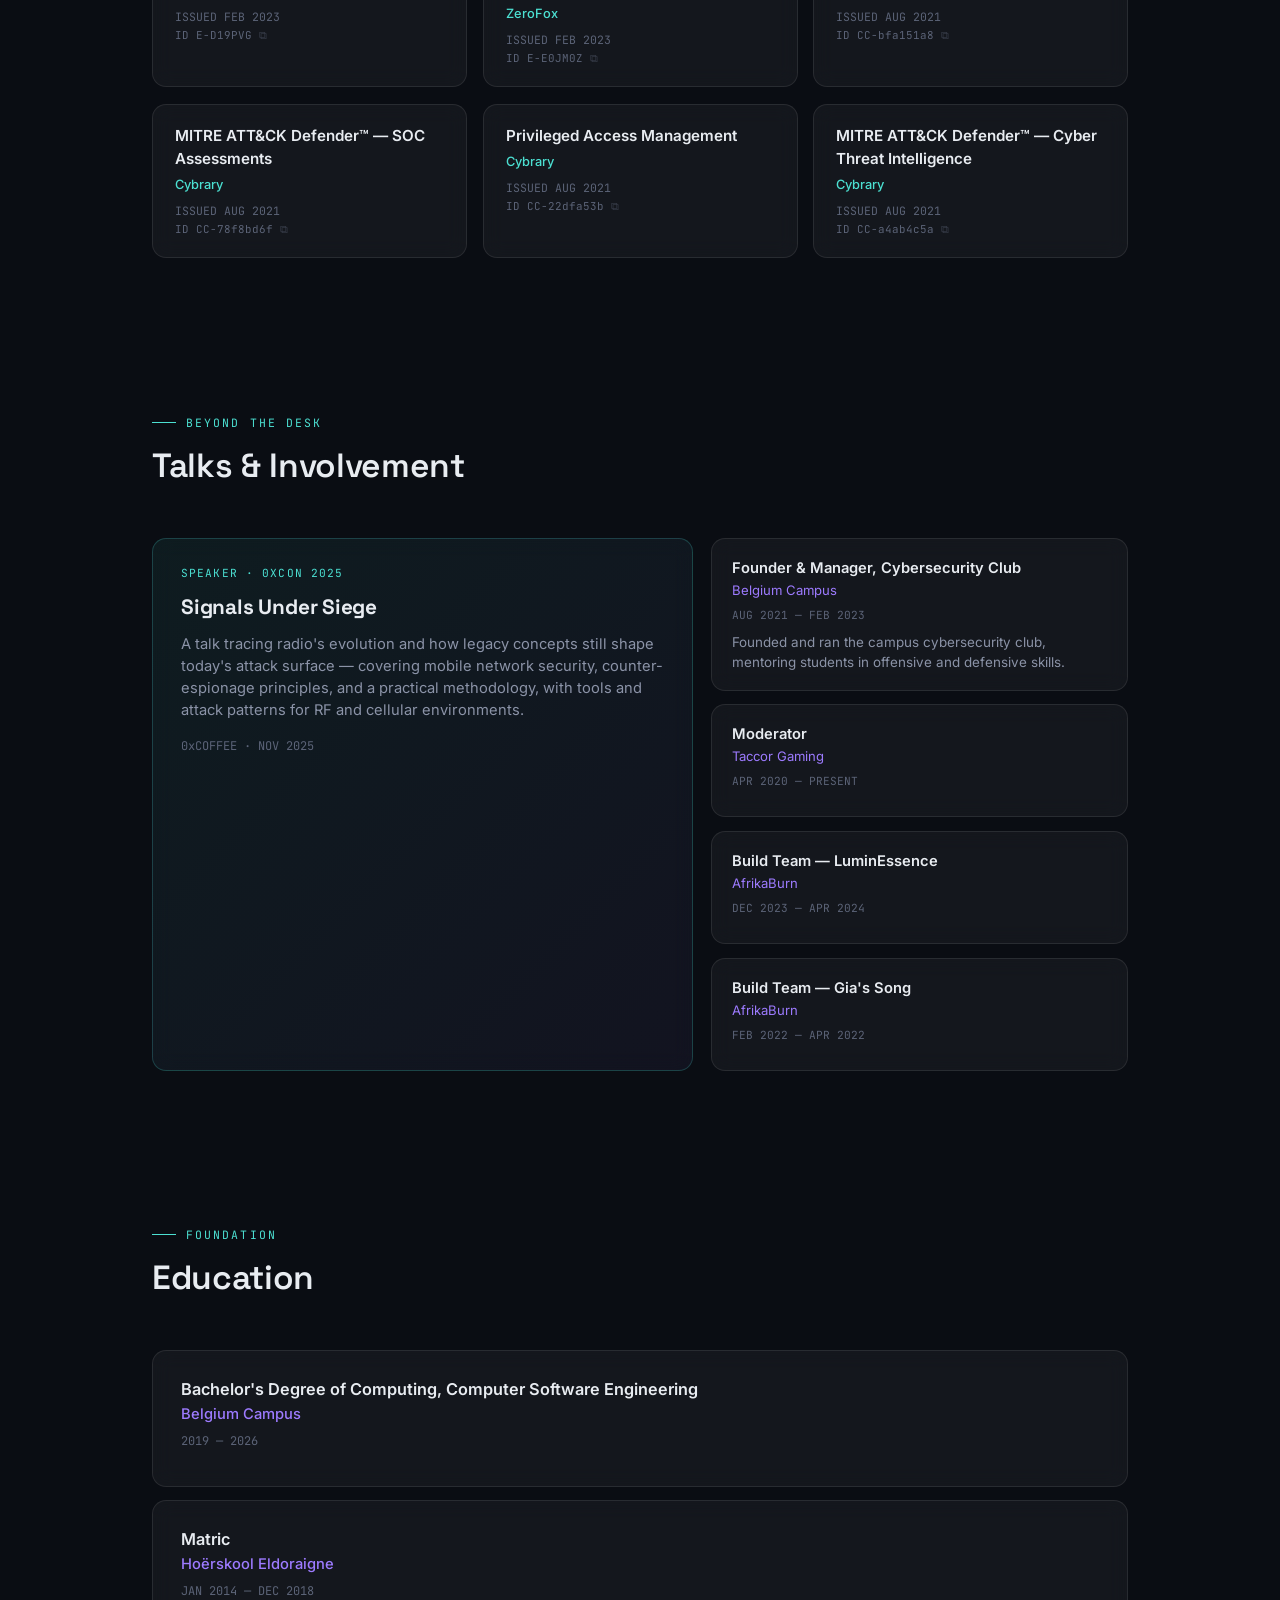
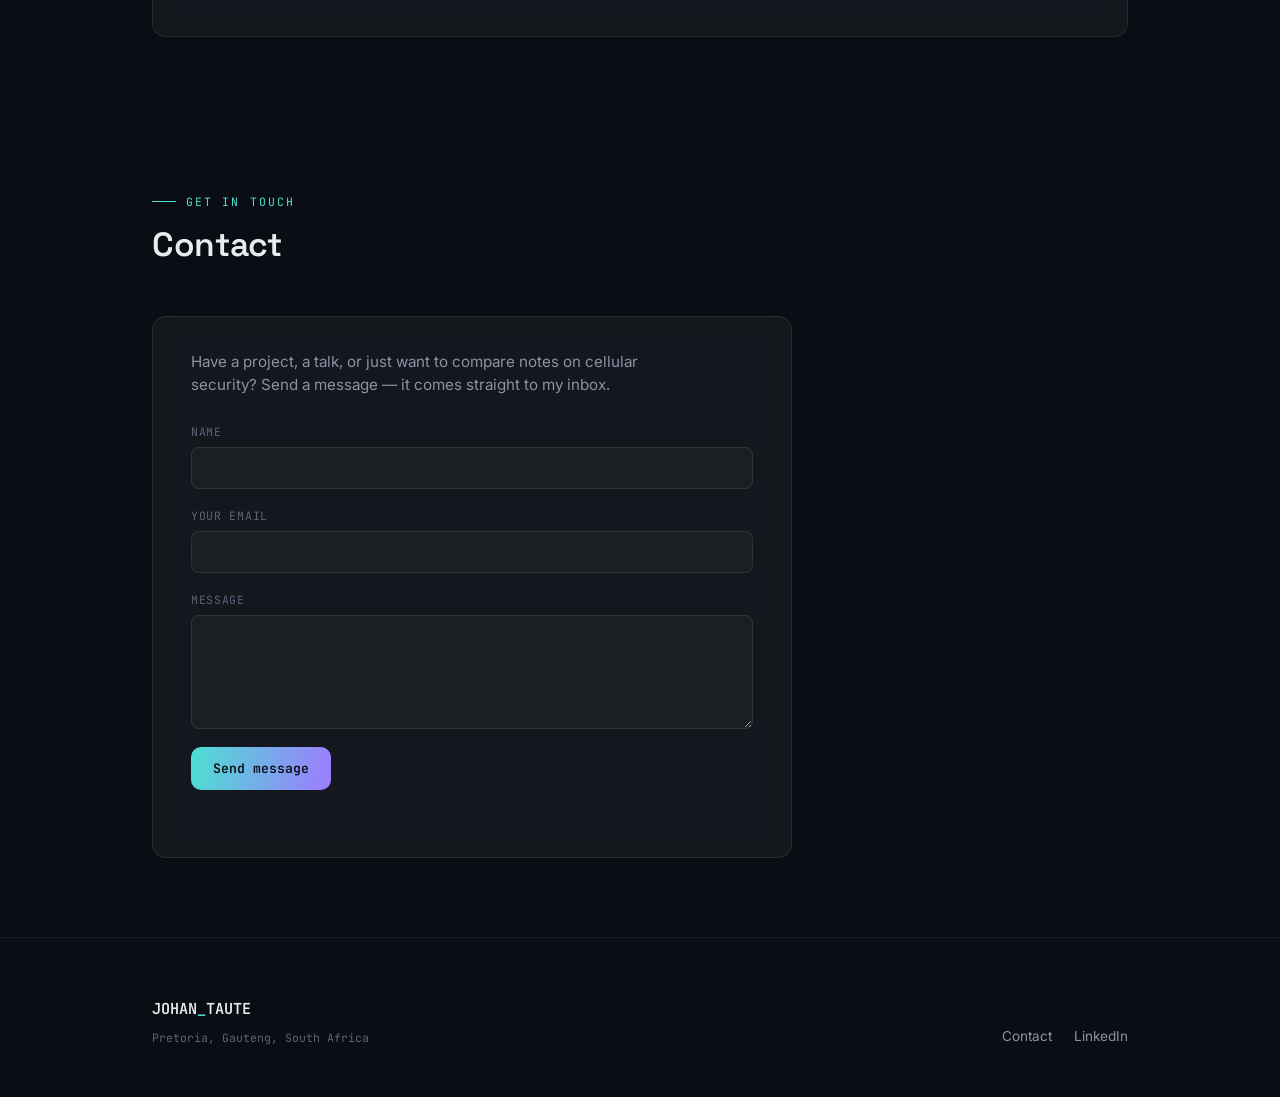
==== commit 34f9cf10: "Add files via upload" ====
--- a/index.html
+++ b/index.html
@@ -844,7 +844,7 @@
           <label for="cf-topic">Topic</label>
           <input type="text" id="cf-topic" name="topic" tabindex="-1" autocomplete="off">
         </div>
-        <input type="hidden" name="access_key" value="YOUR_WEB3FORMS_ACCESS_KEY">
+        <input type="hidden" name="access_key" value="4eaa587f-d8ba-4171-a188-32dd834d2b9b">
         <button type="submit" class="btn btn-primary" id="cf-submit">Send message</button>
         <p class="form-status" id="cf-status" role="status" aria-live="polite"></p>
       </form>
